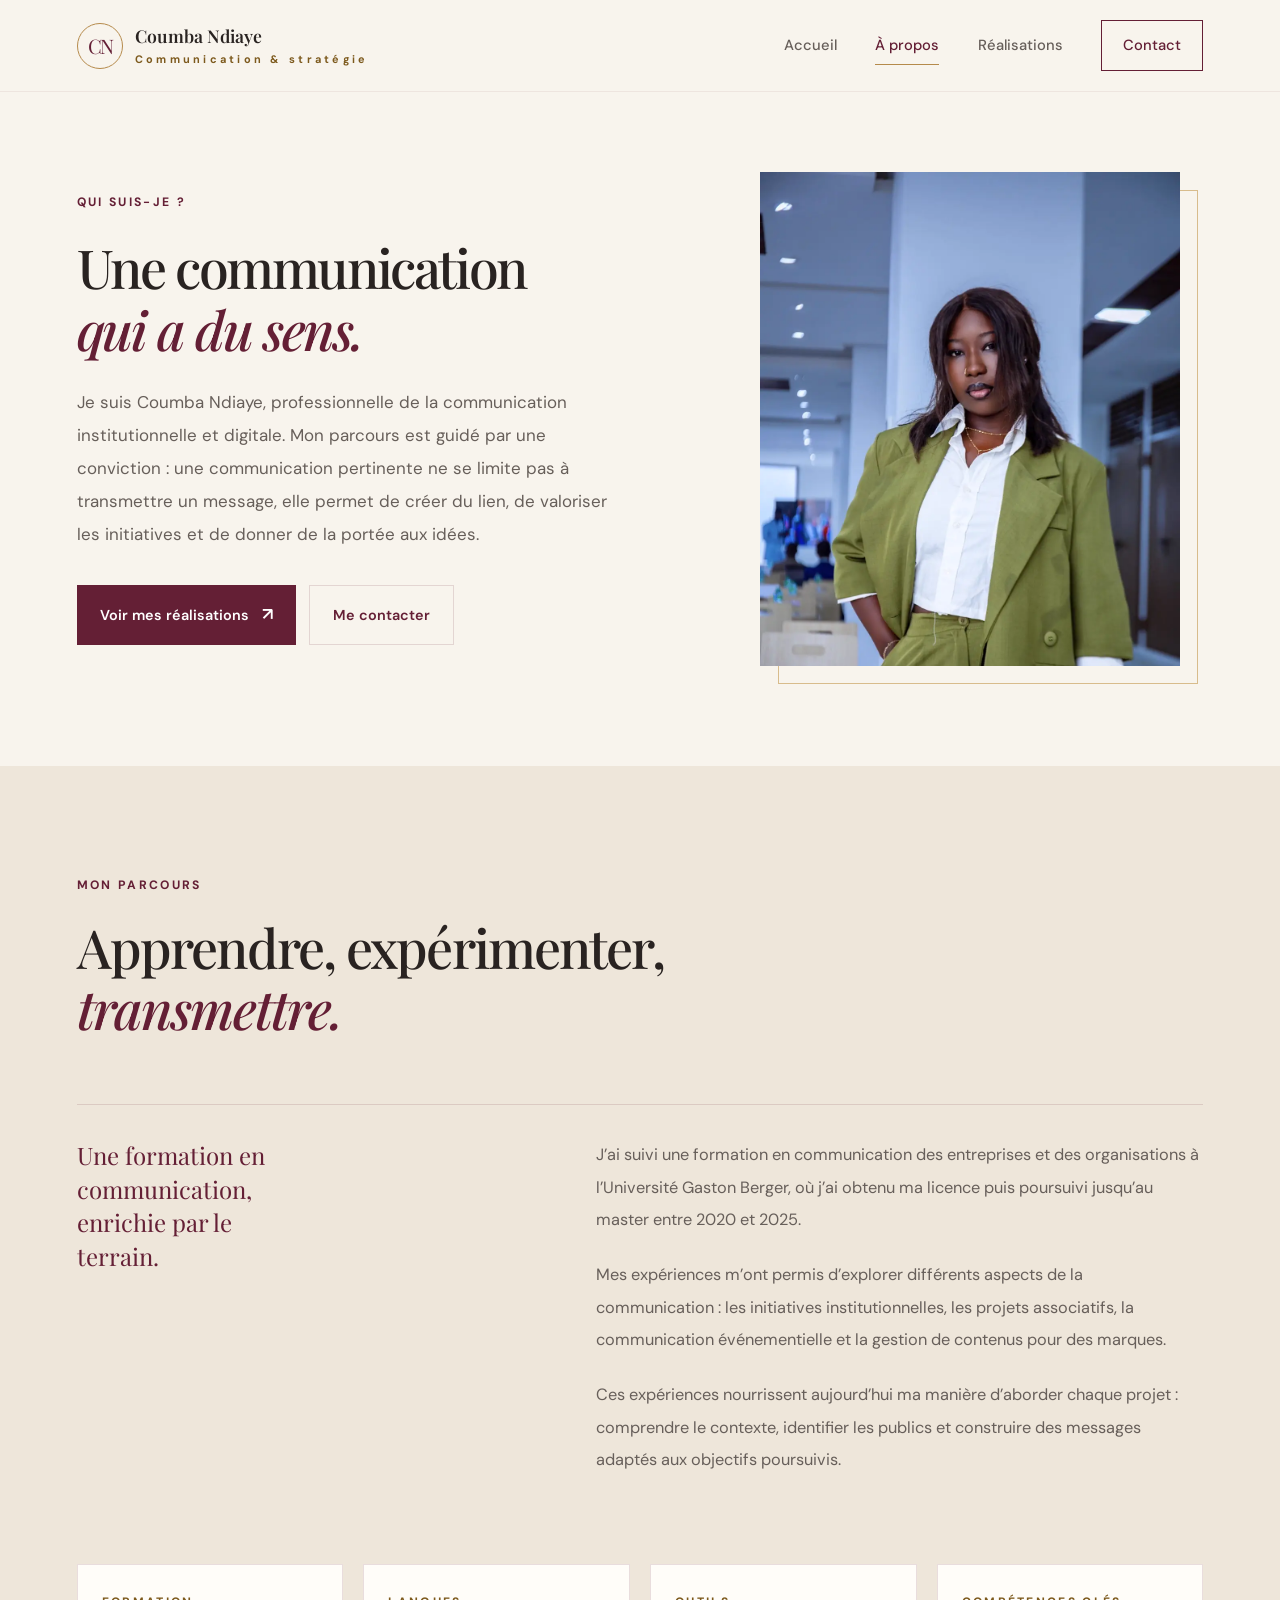
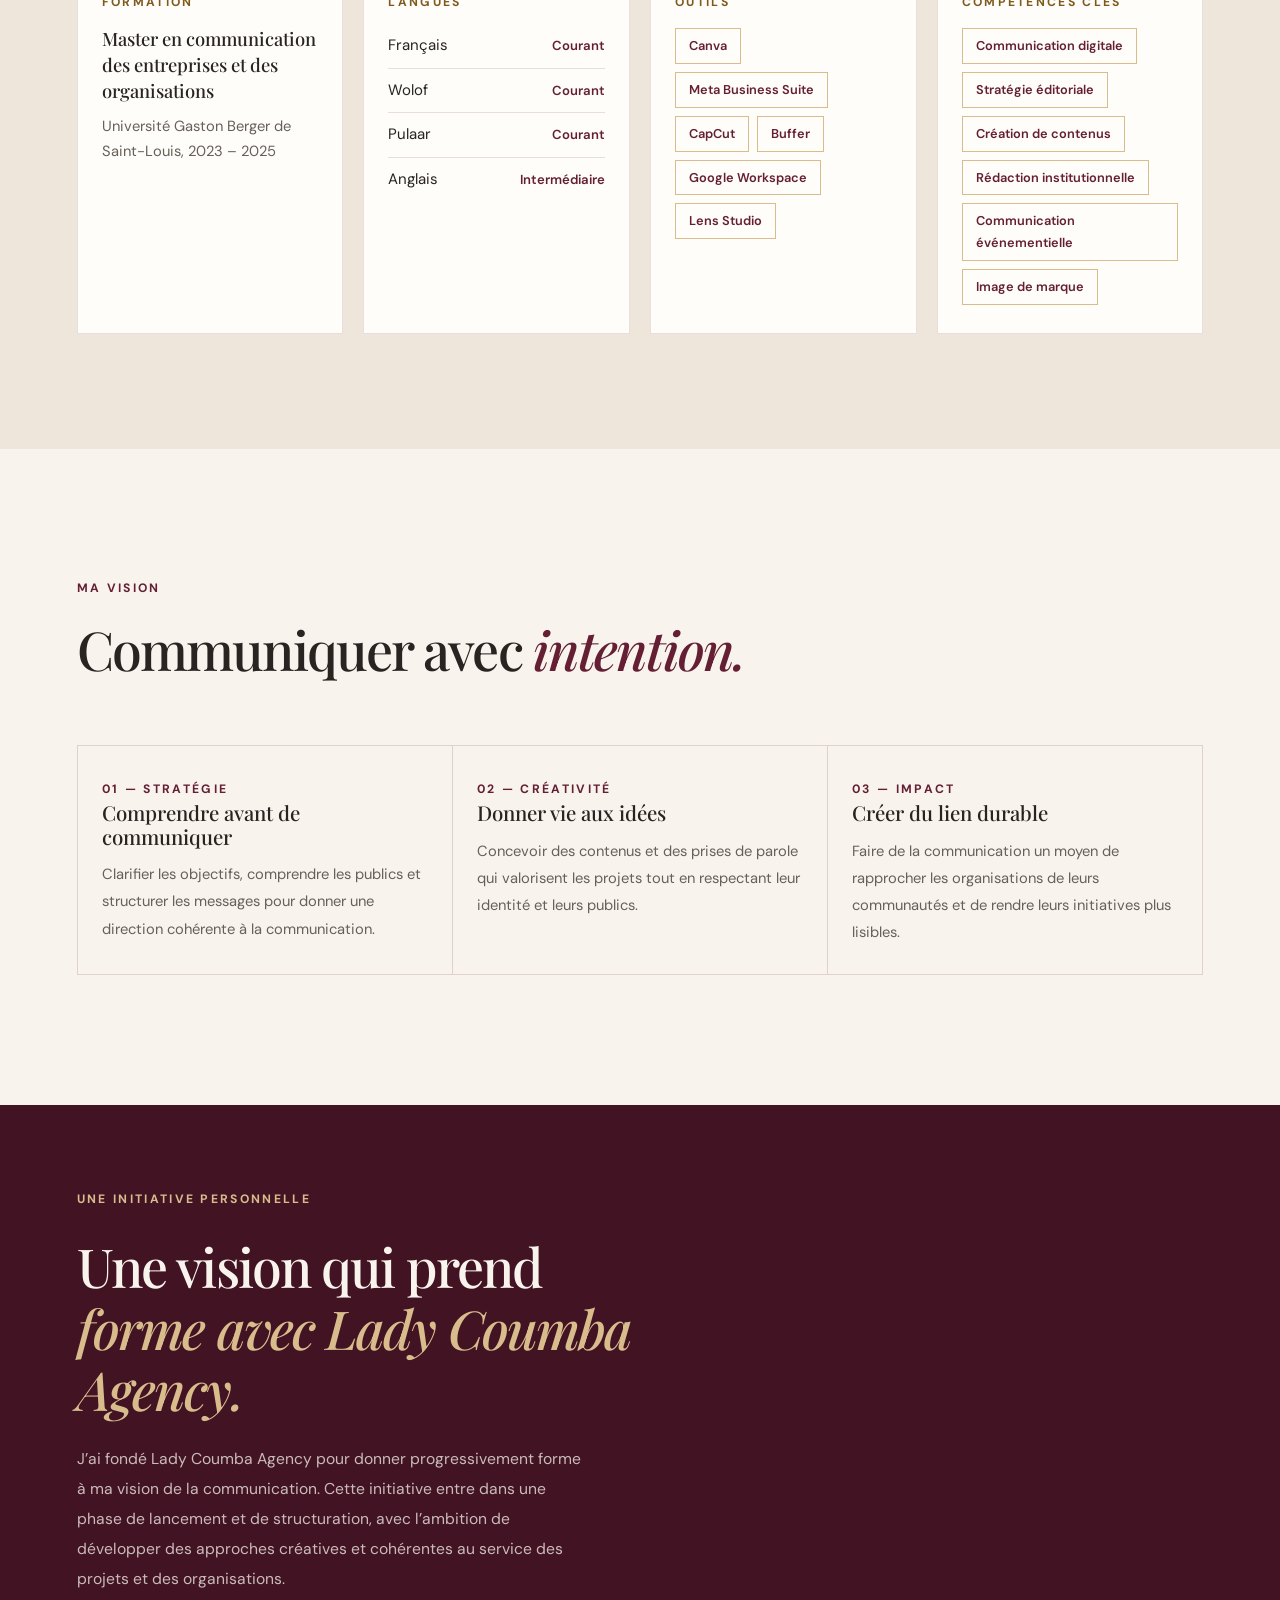
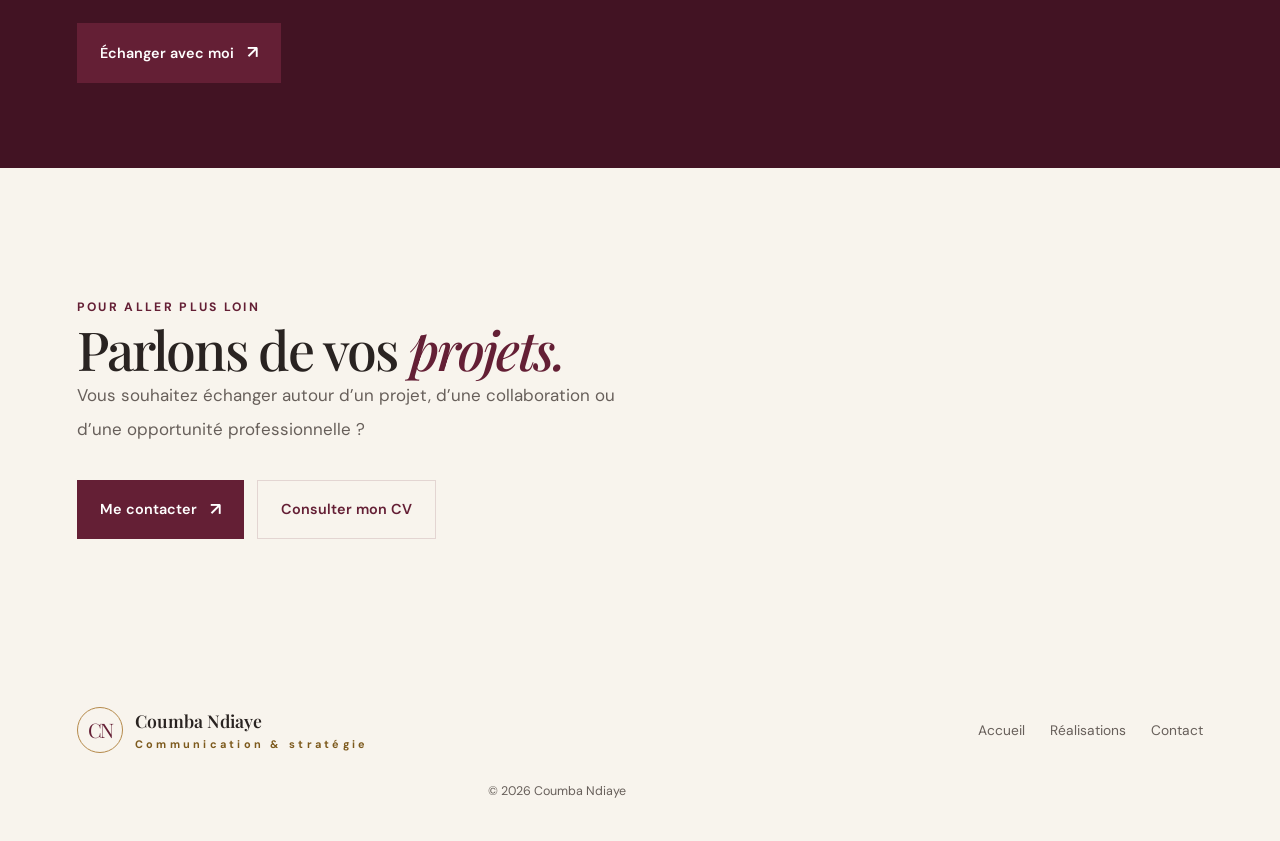
==== pages/apropos.html @ ebb4f6b2 "first commit" ====
<!DOCTYPE html>
<html lang="fr">


<head>
    <meta charset="UTF-8">
    <meta name="viewport" content="width=device-width, initial-scale=1.0">

    <meta name="description"
        content="Découvrez Coumba Ndiaye, son parcours, sa vision de la communication institutionnelle et digitale, et son engagement professionnel.">

    <meta name="theme-color" content="#f8f4ed">

    <title>À propos | Coumba Ndiaye</title>

    <link rel="preconnect" href="https://fonts.googleapis.com">
    <link rel="preconnect" href="https://fonts.gstatic.com" crossorigin>

    <link
        href="https://fonts.googleapis.com/css2?family=DM+Sans:wght@400;500;600;700&family=Playfair+Display:wght@400;500;600;700&display=swap"
        rel="stylesheet">

    <link rel="stylesheet" href="../style.css">
    <script src="../script.js" defer></script>
</head>

<body>

    <!-- HEADER -->
    <header class="header">
        <a href="../index.html" class="logo" aria-label="Accueil Coumba Ndiaye">
            <span class="logo-mark">CN</span>
            <span class="logo-text">
                <strong>Coumba Ndiaye</strong>
                <small>Communication & stratégie</small>
            </span>
        </a>

        <button class="menu-toggle" id="menu-toggle" aria-label="Ouvrir le menu" aria-expanded="false"
            aria-controls="navigation">
            <span></span>
            <span></span>
        </button>

        <nav class="navigation" id="navigation">
            <a href="../index.html">Accueil</a>
            <a href="apropos.html" class="active">À propos</a>
            <a href="realisations.html">Réalisations</a>
            <a href="contact.html" class="nav-cta">Contact</a>
        </nav>
    </header>

    <main>

        <!-- INTRODUCTION -->
        <section class="section-padding intro about-intro">
            <div class="about-intro-grid">

                <div class="about-intro-text">
                    <p class="eyebrow">QUI SUIS-JE ?</p>

                    <h1>
                        Une communication<br>
                        <span>qui a du sens.</span>
                    </h1>

                    <p class="hero-description">
                        Je suis Coumba Ndiaye, professionnelle de la communication
                        institutionnelle et digitale. Mon parcours est guidé par une
                        conviction : une communication pertinente ne se limite pas
                        à transmettre un message, elle permet de créer du lien,
                        de valoriser les initiatives et de donner de la portée aux idées.
                    </p>

                    <div class="hero-actions">
                        <a href="realisations.html" class="btn btn-primary">
                            Voir mes réalisations
                            <span aria-hidden="true">↗</span>
                        </a>
                        <a href="contact.html" class="btn btn-secondary">
                            Me contacter
                        </a>
                    </div>
                </div>

                <figure class="about-portrait">
                    <span class="about-portrait-fallback" aria-hidden="true">CN</span>
                    <img src="../assets/image/coumba-propos.webp"
                        alt="Portrait de Coumba Ndiaye" loading="lazy"
                        onerror="this.style.display='none'">
                </figure>

            </div>
        </section>

        <!-- MON PARCOURS -->
        <section class="section-padding services">
            <div class="section-heading">
                <p class="eyebrow">MON PARCOURS</p>
                <h2>Apprendre, expérimenter, <span>transmettre.</span></h2>
            </div>

            <div class="intro-grid">
                <div class="intro-label">
                    <p>Une formation en communication, enrichie par le terrain.</p>
                </div>

                <div class="intro-text">
                    <p>
                        J’ai suivi une formation en communication des entreprises
                        et des organisations à l’Université Gaston Berger, où
                        j’ai obtenu ma licence puis poursuivi jusqu’au master
                        entre 2020 et 2025.
                    </p>

                    <p>
                        Mes expériences m’ont permis d’explorer différents
                        aspects de la communication : les initiatives
                        institutionnelles, les projets associatifs, la
                        communication événementielle et la gestion de contenus
                        pour des marques.
                    </p>

                    <p>
                        Ces expériences nourrissent aujourd’hui ma manière
                        d’aborder chaque projet : comprendre le contexte,
                        identifier les publics et construire des messages
                        adaptés aux objectifs poursuivis.
                    </p>
                </div>
            </div>

            <div class="facts-grid">

                <article class="fact-card">
                    <p class="eyebrow">FORMATION</p>
                    <h3>Master en communication des entreprises et des organisations</h3>
                    <p>Université Gaston Berger de Saint-Louis, 2023 – 2025</p>
                </article>

                <article class="fact-card">
                    <p class="eyebrow">LANGUES</p>
                    <ul class="fact-list">
                        <li><span>Français</span> <strong>Courant</strong></li>
                        <li><span>Wolof</span> <strong>Courant</strong></li>
                        <li><span>Pulaar</span> <strong>Courant</strong></li>
                        <li><span>Anglais</span> <strong>Intermédiaire</strong></li>
                    </ul>
                </article>

                <article class="fact-card">
                    <p class="eyebrow">OUTILS</p>
                    <div class="tag-list">
                        <span class="tag">Canva</span>
                        <span class="tag">Meta Business Suite</span>
                        <span class="tag">CapCut</span>
                        <span class="tag">Buffer</span>
                        <span class="tag">Google Workspace</span>
                        <span class="tag">Lens Studio</span>
                    </div>
                </article>

                <article class="fact-card">
                    <p class="eyebrow">COMPÉTENCES CLÉS</p>
                    <div class="tag-list">
                        <span class="tag">Communication digitale</span>
                        <span class="tag">Stratégie éditoriale</span>
                        <span class="tag">Création de contenus</span>
                        <span class="tag">Rédaction institutionnelle</span>
                        <span class="tag">Communication événementielle</span>
                        <span class="tag">Image de marque</span>
                    </div>
                </article>

            </div>
        </section>

        <!-- MA VISION -->
        <section class="section-padding intro">
            <div class="section-heading">
                <p class="eyebrow">MA VISION</p>
                <h2>Communiquer avec <span>intention.</span></h2>
            </div>

            <div class="services-grid services-grid-3">

                <article class="service-card">
                    <span class="eyebrow">01 — STRATÉGIE</span>
                    <h3>Comprendre avant de communiquer</h3>
                    <p>
                        Clarifier les objectifs, comprendre les publics et
                        structurer les messages pour donner une direction
                        cohérente à la communication.
                    </p>
                </article>

                <article class="service-card">
                    <span class="eyebrow">02 — CRÉATIVITÉ</span>
                    <h3>Donner vie aux idées</h3>
                    <p>
                        Concevoir des contenus et des prises de parole qui
                        valorisent les projets tout en respectant leur identité
                        et leurs publics.
                    </p>
                </article>

                <article class="service-card">
                    <span class="eyebrow">03 — IMPACT</span>
                    <h3>Créer du lien durable</h3>
                    <p>
                        Faire de la communication un moyen de rapprocher les
                        organisations de leurs communautés et de rendre leurs
                        initiatives plus lisibles.
                    </p>
                </article>

            </div>
        </section>

        <!-- LADY COUMBA AGENCY -->
        <section class="section-padding agency-cta">
            <div class="agency-cta-content">
                <p class="eyebrow">UNE INITIATIVE PERSONNELLE</p>

                <h2>
                    Une vision qui prend<br>
                    <span>forme avec Lady Coumba Agency.</span>
                </h2>

                <p>
                    J’ai fondé Lady Coumba Agency pour donner progressivement
                    forme à ma vision de la communication. Cette initiative
                    entre dans une phase de lancement et de structuration,
                    avec l’ambition de développer des approches créatives
                    et cohérentes au service des projets et des organisations.
                </p>

                <a href="contact.html" class="btn btn-primary">
                    Échanger avec moi
                    <span aria-hidden="true">↗</span>
                </a>
            </div>
        </section>

        <!-- CONTACT -->
        <section class="section-padding intro">
            <p class="eyebrow">POUR ALLER PLUS LOIN</p>
            <h2>Parlons de vos <span>projets.</span></h2>

            <p class="hero-description">
                Vous souhaitez échanger autour d’un projet, d’une collaboration
                ou d’une opportunité professionnelle ?
            </p>

            <div class="hero-actions">
                <a href="contact.html" class="btn btn-primary">
                    Me contacter
                    <span aria-hidden="true">↗</span>
                </a>

                <a href="../assets/documents/cv.pdf" class="btn btn-secondary" target="_blank"
                    rel="noopener noreferrer">
                    Consulter mon CV
                </a>
            </div>
        </section>

    </main>

    <!-- FOOTER -->
    <footer class="footer">
        <a href="../index.html" class="logo">
            <span class="logo-mark">CN</span>
            <span class="logo-text">
                <strong>Coumba Ndiaye</strong>
                <small>Communication & stratégie</small>
            </span>
        </a>

        <div class="footer-links">
            <a href="../index.html">Accueil</a>
            <a href="realisations.html">Réalisations</a>
            <a href="contact.html">Contact</a>
        </div>

        <p class="footer-copy">
            © <span id="year"></span> Coumba Ndiaye
        </p>
    </footer>

</body>

</html>
---- style.css ----
/* =========================================
   LADY COUMBA AGENCY
   Identité visuelle : crème, bordeaux et or
========================================= */

:root {
    --cream: #f8f4ed;
    --cream-dark: #eee6da;
    --white: #fffdf9;
    --burgundy: #641f35;
    --burgundy-dark: #421323;
    --burgundy-light: #853e53;
    --gold: #b58a4b;
    --gold-light: #d8bc8c;
    --text: #292321;
    --text-light: #756c67;
    --border: rgba(100, 31, 53, 0.14);

    --font-title: "Playfair Display", Georgia, serif;
    --font-body: "DM Sans", Arial, sans-serif;

    --container: 1240px;
    --page-padding: clamp(22px, 6vw, 88px);
    --transition: 0.3s ease;
}

/* RESET */

* {
    margin: 0;
    padding: 0;
    box-sizing: border-box;
}

html {
    scroll-behavior: smooth;
    scroll-padding-top: 100px;
}

body {
    background: var(--cream);
    color: var(--text);
    font-family: var(--font-body);
    line-height: 1.7;
    overflow-x: hidden;
    -webkit-font-smoothing: antialiased;
}

body,
button,
a {
    -webkit-tap-highlight-color: transparent;
}

img {
    display: block;
    max-width: 100%;
}

a {
    color: inherit;
    text-decoration: none;
}

button {
    font: inherit;
}

button,
a {
    touch-action: manipulation;
}

::selection {
    background: var(--burgundy);
    color: white;
}

.section-padding {
    padding-left: var(--page-padding);
    padding-right: var(--page-padding);
}

h1,
h2,
h3 {
    font-family: var(--font-title);
    font-weight: 500;
    line-height: 1.15;
}

h1 {
    font-size: clamp(3rem, 6vw, 6rem);
    letter-spacing: -0.045em;
}

h2 {
    font-size: clamp(2.2rem, 4.2vw, 4rem);
    letter-spacing: -0.035em;
}

h3 {
    font-size: 1.55rem;
}

p {
    overflow-wrap: break-word;
}

main {
    width: 100%;
}

main section {
    position: relative;
}

.eyebrow {
    color: var(--burgundy);
    font-size: 0.7rem;
    font-weight: 700;
    letter-spacing: 0.19em;
    line-height: 1.6;
    text-transform: uppercase;
}

h1 span,
h2 span {
    color: var(--burgundy);
    font-style: italic;
}

.text-link {
    display: inline-flex;
    align-items: center;
    gap: 12px;
    color: var(--burgundy);
    font-size: 0.9rem;
    font-weight: 700;
    transition: gap var(--transition);
}

.text-link span {
    font-size: 1.2rem;
    transition: transform var(--transition);
}

.text-link:hover {
    gap: 18px;
}

.text-link:hover span {
    transform: translateX(3px);
}

/* LOADER */

.loader {
    position: fixed;
    z-index: 9999;
    inset: 0;
    display: flex;
    align-items: center;
    justify-content: center;
    background: var(--burgundy-dark);
    color: var(--gold-light);
    transition:
        opacity 0.6s ease,
        visibility 0.6s ease;
}

.loader span {
    font-family: var(--font-title);
    font-size: 4rem;
    letter-spacing: -0.08em;
    animation: loader-pulse 1s ease-in-out infinite alternate;
}

.loader.loaded {
    opacity: 0;
    visibility: hidden;
    pointer-events: none;
}

@keyframes loader-pulse {
    from {
        opacity: 0.4;
        transform: scale(0.94);
    }

    to {
        opacity: 1;
        transform: scale(1);
    }
}

/* HEADER */

.header {
    position: sticky;
    top: 0;
    z-index: 1000;
    display: flex;
    align-items: center;
    justify-content: space-between;
    gap: 30px;
    min-height: 92px;
    padding: 16px var(--page-padding);
    background: rgba(248, 244, 237, 0.94);
    border-bottom: 1px solid rgba(100, 31, 53, 0.07);
    backdrop-filter: blur(18px);
    -webkit-backdrop-filter: blur(18px);
}

.logo {
    display: inline-flex;
    align-items: center;
    gap: 12px;
    flex-shrink: 0;
}

.logo-mark {
    display: grid;
    place-items: center;
    width: 46px;
    height: 46px;
    border: 1px solid var(--gold);
    border-radius: 50%;
    color: var(--burgundy);
    font-family: var(--font-title);
    font-size: 1.25rem;
    letter-spacing: -0.09em;
}

.logo-text {
    display: flex;
    flex-direction: column;
    line-height: 1.3;
}

.logo-text strong {
    font-family: var(--font-title);
    font-size: 1.1rem;
    font-weight: 600;
}

.logo-text small {
    margin-top: 4px;
    color: var(--gold);
    font-size: 0.58rem;
    font-weight: 700;
    letter-spacing: 0.3em;
}

.navigation {
    display: flex;
    align-items: center;
    gap: clamp(20px, 3vw, 42px);
}

.navigation a {
    position: relative;
    color: var(--text-light);
    font-size: 0.85rem;
    font-weight: 500;
    transition: color var(--transition);
}

.navigation a:not(.nav-cta)::after {
    position: absolute;
    right: 0;
    bottom: -7px;
    left: 0;
    height: 1px;
    background: var(--gold);
    content: "";
    transform: scaleX(0);
    transform-origin: left;
    transition: transform var(--transition);
}

.navigation a:hover,
.navigation a.active {
    color: var(--burgundy);
}

.navigation a:hover::after,
.navigation a.active::after {
    transform: scaleX(1);
}

.navigation .nav-cta {
    padding: 12px 21px;
    border: 1px solid var(--burgundy);
    color: var(--burgundy);
    transition:
        background var(--transition),
        color var(--transition);
}

.navigation .nav-cta:hover {
    background: var(--burgundy);
    color: white;
}

.menu-toggle {
    display: none;
    width: 44px;
    height: 44px;
    padding: 11px;
    border: 1px solid var(--border);
    background: transparent;
    cursor: pointer;
}

.menu-toggle span {
    display: block;
    width: 100%;
    height: 1px;
    margin: 5px 0;
    background: var(--burgundy);
    transition: transform var(--transition);
}

/* BUTTONS */

.btn {
    display: inline-flex;
    align-items: center;
    justify-content: center;
    gap: 13px;
    min-height: 54px;
    padding: 15px 23px;
    font-size: 0.84rem;
    font-weight: 600;
    text-align: center;
    transition:
        transform var(--transition),
        background var(--transition),
        color var(--transition),
        border-color var(--transition);
}

.btn:hover {
    transform: translateY(-3px);
}

.btn span {
    font-size: 1.1rem;
}

.btn-primary {
    background: var(--burgundy);
    color: white;
}

.btn-primary:hover {
    background: var(--burgundy-dark);
}

.btn-secondary {
    border: 1px solid var(--border);
    color: var(--burgundy);
}

.btn-secondary:hover {
    border-color: var(--burgundy);
    background: var(--white);
}

.btn-light {
    background: var(--cream);
    color: var(--burgundy-dark);
}

.btn-light:hover {
    background: white;
}

/* HERO */

.hero {
    display: grid;
    grid-template-columns: 1.05fr 0.95fr;
    align-items: center;
    gap: clamp(45px, 7vw, 100px);
    max-width: 1600px;
    min-height: 690px;
    margin: auto;
    padding-top: 75px;
    padding-bottom: 100px;
}

.hero-content {
    position: relative;
    z-index: 2;
    max-width: 680px;
    animation: rise-in 0.9s ease both;
}

.hero-content .eyebrow {
    margin-bottom: 26px;
}

.hero-content h1 {
    margin-bottom: 26px;
}

.hero-description {
    max-width: 540px;
    color: var(--text-light);
    font-size: 1rem;
    line-height: 1.95;
}

.hero-actions {
    display: flex;
    flex-wrap: wrap;
    gap: 13px;
    margin-top: 34px;
}

.hero-signature {
    display: flex;
    align-items: center;
    gap: 13px;
    margin-top: 40px;
}


.hero-signature p {
    color: var(--text-light);
    font-size: 0.78rem;
}

.hero-visual {
    position: relative;
    width: 100%;
    max-width: 470px;
    margin: 0 auto;
    animation: rise-in 1s 0.15s ease both;
}

.hero-frame {
    position: relative;
    z-index: 1;
    overflow: hidden;
    width: 100%;
    aspect-ratio: 0.79;
    border-radius: 220px 220px 5px 5px;
    background: var(--cream-dark);
}

.hero-frame::after {
    position: absolute;
    inset: 14px;
    z-index: 2;
    border: 1px solid rgba(216, 188, 140, 0.8);
    border-radius: 210px 210px 2px 2px;
    content: "";
    pointer-events: none;
}

.hero-portrait {
    position: absolute;
    inset: 0;
    display: block;
    width: 100%;
    height: 100%;
    object-fit: cover;
    object-position: center top;
    z-index: 1;
}

.portrait-placeholder {
    position: absolute;
    inset: 0;
    display: none;
    flex-direction: column;
    align-items: center;
    justify-content: center;
    gap: 8px;
    padding: 25px;
    background:
        radial-gradient(circle at 50% 35%, rgba(181, 138, 75, 0.15), transparent 45%),
        var(--cream-dark);
    color: var(--burgundy);
    text-align: center;
    z-index: 2;
}

.portrait-placeholder span {
    font-family: var(--font-title);
    font-size: clamp(5rem, 9vw, 8rem);
    line-height: 1;
    letter-spacing: -0.1em;
}

.portrait-placeholder p {
    font-family: var(--font-title);
    font-size: 1.15rem;
}

.portrait-placeholder small {
    color: var(--text-light);
    font-size: 0.7rem;
}

.portrait-caption {
    position: absolute;
    z-index: 3;
    right: 30px;
    bottom: 28px;
    left: 30px;
    display: flex;
    align-items: center;
    gap: 10px;
    padding: 15px 17px;
    background: rgba(248, 244, 237, 0.93);
    font-size: 0.73rem;
    font-weight: 600;
    backdrop-filter: blur(10px);
}

.caption-dot {
    width: 7px;
    height: 7px;
    flex-shrink: 0;
    border-radius: 50%;
    background: var(--gold);
}

.floating-card {
    position: absolute;
    z-index: 4;
    right: -35px;
    bottom: 95px;
    display: flex;
    align-items: center;
    gap: 13px;
    max-width: 285px;
    padding: 18px;
    background: var(--white);
    box-shadow: 0 15px 45px rgba(48, 25, 28, 0.1);
    animation: float 5s ease-in-out infinite;
}

.floating-icon {
    display: grid;
    place-items: center;
    width: 42px;
    height: 42px;
    flex-shrink: 0;
    background: var(--cream);
    color: var(--gold);
    font-size: 1.5rem;
}

.floating-card strong {
    display: block;
    color: var(--burgundy);
    font-family: var(--font-title);
    font-size: 0.95rem;
}

.floating-card p {
    margin-top: 3px;
    color: var(--text-light);
    font-size: 0.69rem;
    line-height: 1.5;
}

.hero-decoration {
    position: absolute;
    border: 1px solid var(--gold-light);
    pointer-events: none;
}

.decoration-one {
    top: -28px;
    right: -20px;
    width: 105px;
    height: 105px;
    border-radius: 50%;
}

.decoration-two {
    bottom: -24px;
    left: -24px;
    width: 75px;
    height: 75px;
    transform: rotate(45deg);
}

/* AGENCY STRIP */

.agency-strip {
    padding: 24px var(--page-padding);
    background: var(--burgundy);
    color: var(--cream);
}

.agency-strip-inner {
    display: flex;
    align-items: center;
    justify-content: space-between;
    gap: 22px;
    max-width: var(--container);
    margin: auto;
}

.agency-strip-inner p {
    font-size: 0.67rem;
    font-weight: 600;
    letter-spacing: 0.16em;
}

.agency-strip-inner span {
    width: 5px;
    height: 5px;
    flex-shrink: 0;
    border-radius: 50%;
    background: var(--gold-light);
}

/* INTRODUCTION */

.intro {
    padding-top: 130px;
    padding-bottom: 130px;
}

.section-heading {
    max-width: var(--container);
    margin: 0 auto 65px;
}

.section-heading .eyebrow {
    margin-bottom: 20px;
}

.section-heading h2 {
    max-width: 760px;
}

.intro-grid {
    display: grid;
    grid-template-columns: 0.8fr 1.2fr;
    gap: clamp(35px, 9vw, 150px);
    max-width: var(--container);
    margin: auto;
    padding-top: 34px;
    border-top: 1px solid var(--border);
}

.intro-label {
    display: flex;
    flex-direction: column;
    gap: 20px;
}

.section-number {
    color: var(--gold);
    font-size: 0.72rem;
    font-weight: 700;
    letter-spacing: 0.12em;
}

.intro-label p {
    max-width: 220px;
    color: var(--burgundy);
    font-family: var(--font-title);
    font-size: 1.5rem;
    line-height: 1.4;
}

.intro-text>p {
    margin-bottom: 22px;
    color: var(--text-light);
    font-size: 0.98rem;
    line-height: 2;
}

.intro-text .text-link {
    margin-top: 12px;
}

/* SERVICES */

.services {
    padding-top: 110px;
    padding-bottom: 115px;
    background: var(--cream-dark);
}

.services-header,
.projects-header {
    display: flex;
    align-items: flex-end;
    justify-content: space-between;
    gap: 40px;
    max-width: var(--container);
    margin: 0 auto 55px;
}

.services-header .eyebrow,
.projects-header .eyebrow {
    margin-bottom: 18px;
}

.services-header h2,
.projects-header h2 {
    max-width: 700px;
}

.services-intro {
    max-width: 340px;
    color: var(--text-light);
    font-size: 0.9rem;
    line-height: 1.9;
}

.services-grid {
    display: grid;
    grid-template-columns: repeat(4, minmax(0, 1fr));
    max-width: var(--container);
    margin: auto;
    border-top: 1px solid rgba(100, 31, 53, 0.16);
    border-left: 1px solid rgba(100, 31, 53, 0.16);
}

.service-card {
    position: relative;
    min-height: 300px;
    padding: 28px 24px;
    border-right: 1px solid rgba(100, 31, 53, 0.16);
    border-bottom: 1px solid rgba(100, 31, 53, 0.16);
    background: transparent;
    transition:
        background var(--transition),
        transform var(--transition);
}

.service-card:hover {
    z-index: 1;
    background: var(--white);
    transform: translateY(-5px);
}

.service-number {
    color: var(--gold);
    font-size: 0.7rem;
    font-weight: 700;
    letter-spacing: 0.1em;
}

.service-icon {
    display: grid;
    place-items: center;
    width: 52px;
    height: 52px;
    margin: 35px 0 23px;
    border: 1px solid var(--gold-light);
    border-radius: 50%;
    color: var(--burgundy);
    font-family: var(--font-title);
    font-size: 1.5rem;
}

.service-card h3 {
    margin-bottom: 13px;
    font-size: 1.28rem;
}

.service-card p {
    color: var(--text-light);
    font-size: 0.8rem;
    line-height: 1.85;
}

.agency-note {
    max-width: var(--container);
    margin: 18px auto 0;
    color: var(--text-light);
    font-size: 0.73rem;
}

/* PROJECTS */

.projects {
    padding-top: 125px;
    padding-bottom: 130px;
}

.projects-header {
    align-items: flex-end;
}

.projects-header>.text-link {
    flex-shrink: 0;
    margin-bottom: 8px;
}

.projects-grid {
    display: grid;
    grid-template-columns: repeat(2, minmax(0, 1fr));
    gap: 38px 25px;
    max-width: var(--container);
    margin: auto;
}

.project-card {
    display: block;
    min-width: 0;
}

.project-large {
    grid-column: 1 / -1;
}

.project-image {
    position: relative;
    display: flex;
    align-items: flex-end;
    overflow: hidden;
    aspect-ratio: 1.35;
    background:
        radial-gradient(circle at 75% 30%, rgba(216, 188, 140, 0.45), transparent 35%),
        linear-gradient(135deg, #ead9c5, #b99482);
}

.project-large .project-image {
    aspect-ratio: 2.05;
}

.project-image-jda {
    background:
        radial-gradient(circle at 30% 30%, rgba(216, 188, 140, 0.35), transparent 30%),
        linear-gradient(135deg, #d8c4b1, #9a7c7b);
}

.project-image-digital {
    background:
        radial-gradient(circle at 75% 25%, rgba(216, 188, 140, 0.4), transparent 30%),
        linear-gradient(135deg, #d6c2b2, #b18a90);
}

.project-image img {
    position: absolute;
    inset: 0;
    width: 100%;
    height: 100%;
    object-fit: cover;
    transition: transform 0.7s ease;
}

.project-card:hover .project-image img {
    transform: scale(1.045);
}

.project-category {
    position: relative;
    z-index: 2;
    margin: 20px;
    padding: 9px 13px;
    background: rgba(248, 244, 237, 0.94);
    color: var(--burgundy);
    font-size: 0.68rem;
    font-weight: 600;
    backdrop-filter: blur(8px);
}

.project-info {
    display: flex;
    align-items: flex-start;
    justify-content: space-between;
    gap: 20px;
    padding: 22px 0;
    border-bottom: 1px solid var(--border);
}

.project-info h3 {
    margin-bottom: 8px;
    font-size: 1.55rem;
    transition: color var(--transition);
}

.project-card:hover .project-info h3 {
    color: var(--burgundy);
}

.project-info p {
    color: var(--text-light);
    font-size: 0.82rem;
    line-height: 1.7;
}

.project-arrow {
    display: grid;
    place-items: center;
    width: 38px;
    height: 38px;
    flex-shrink: 0;
    border: 1px solid var(--border);
    border-radius: 50%;
    color: var(--burgundy);
    transition:
        background var(--transition),
        color var(--transition);
}

.project-card:hover .project-arrow {
    background: var(--burgundy);
    color: white;
}

/* AGENCY CTA */

.agency-cta {
    display: flex;
    align-items: center;
    justify-content: space-between;
    gap: 40px;
    overflow: hidden;
    min-height: 430px;
    padding-top: 85px;
    padding-bottom: 85px;
    background: var(--burgundy-dark);
    color: var(--cream);
}

.agency-cta-content {
    position: relative;
    z-index: 2;
    max-width: 680px;
}

.agency-cta .eyebrow {
    margin-bottom: 25px;
    color: var(--gold-light);
}

.agency-cta h2 {
    margin-bottom: 24px;
}

.agency-cta h2 span {
    color: var(--gold-light);
}

.agency-cta-content>p:not(.eyebrow) {
    max-width: 510px;
    margin-bottom: 30px;
    color: rgba(248, 244, 237, 0.75);
    font-size: 0.92rem;
    line-height: 1.9;
}

.cta-monogram {
    flex-shrink: 0;
    color: rgba(216, 188, 140, 0.12);
    font-family: var(--font-title);
    font-size: clamp(10rem, 24vw, 23rem);
    line-height: 0.8;
    letter-spacing: -0.13em;
    user-select: none;
}

/* FOOTER */

.footer {
    display: grid;
    grid-template-columns: 1fr 1fr;
    align-items: center;
    gap: 28px;
    padding: 38px var(--page-padding);
    background: var(--cream);
}

.footer>p {
    color: var(--text-light);
    font-size: 0.78rem;
}

.footer-links {
    display: flex;
    flex-wrap: wrap;
    gap: 25px;
    justify-content: flex-end;
}

.footer-links a {
    color: var(--text-light);
    font-size: 0.78rem;
    transition: color var(--transition);
}

.footer-links a:hover {
    color: var(--burgundy);
}

.footer .footer-copy {
    justify-self: end;
    font-size: 0.7rem;
}

.footer-logo {
    justify-self: start;
}

/* ANIMATIONS */

@keyframes rise-in {
    from {
        opacity: 0;
        transform: translateY(25px);
    }

    to {
        opacity: 1;
        transform: translateY(0);
    }
}

@keyframes float {

    0%,
    100% {
        transform: translateY(0);
    }

    50% {
        transform: translateY(-8px);
    }
}

.reveal {
    opacity: 0;
    transform: translateY(25px);
    transition:
        opacity 0.7s ease,
        transform 0.7s ease;
}

.reveal.visible {
    opacity: 1;
    transform: translateY(0);
}

/* ACCESSIBILITÉ */

:focus-visible {
    outline: 2px solid var(--gold);
    outline-offset: 4px;
}

@media (prefers-reduced-motion: reduce) {

    *,
    *::before,
    *::after {
        scroll-behavior: auto !important;
        animation-duration: 0.01ms !important;
        animation-iteration-count: 1 !important;
        transition-duration: 0.01ms !important;
    }

    .reveal {
        opacity: 1;
        transform: none;
    }
}

/* TABLETTES */

@media (max-width: 1050px) {
    :root {
        --page-padding: 5vw;
    }

    .hero {
        gap: 40px;
        min-height: 600px;
    }

    .hero h1 {
        font-size: clamp(3rem, 6vw, 4.8rem);
    }

    .floating-card {
        right: -12px;
        bottom: 70px;
    }

    .services-grid {
        grid-template-columns: repeat(2, minmax(0, 1fr));
    }

    .service-card {
        min-height: 270px;
    }

    .services-header,
    .projects-header {
        gap: 30px;
    }
}

/* MOBILES */

@media (max-width: 760px) {
    :root {
        --page-padding: 23px;
    }

    .header {
        min-height: 76px;
        gap: 15px;
    }

    .logo-mark {
        width: 40px;
        height: 40px;
        font-size: 1.1rem;
    }

    .logo-text strong {
        font-size: 1rem;
    }

    .menu-toggle {
        display: block;
        position: relative;
        z-index: 1002;
    }

    .menu-toggle[aria-expanded="true"] span:first-child {
        transform: translateY(3px) rotate(45deg);
    }

    .menu-toggle[aria-expanded="true"] span:last-child {
        transform: translateY(-3px) rotate(-45deg);
    }

    .navigation {
        position: absolute;
        top: calc(100% - 1px);
        right: 0;
        left: 0;
        display: flex;
        flex-direction: column;
        align-items: stretch;
        gap: 0;
        padding: 10px var(--page-padding) 24px;
        border-bottom: 1px solid var(--border);
        background: var(--cream);
        opacity: 0;
        visibility: hidden;
        transform: translateY(-8px);
        transition:
            opacity var(--transition),
            visibility var(--transition),
            transform var(--transition);
    }

    .navigation.open {
        opacity: 1;
        visibility: visible;
        transform: translateY(0);
    }

    .navigation a {
        padding: 14px 0;
        border-bottom: 1px solid var(--border);
    }

    .navigation a::after {
        display: none;
    }

    .navigation .nav-cta {
        margin-top: 15px;
        padding: 12px 16px;
        border: 1px solid var(--burgundy);
        text-align: center;
    }

    .hero {
        grid-template-columns: 1fr;
        gap: 55px;
        min-height: auto;
        padding-top: 65px;
        padding-bottom: 85px;
    }

    .hero-content h1 {
        font-size: clamp(2.9rem, 12vw, 4.5rem);
    }

    .hero-description {
        font-size: 0.92rem;
    }

    .hero-actions {
        align-items: stretch;
        flex-direction: column;
    }

    .hero-actions .btn {
        width: 100%;
    }

    .hero-signature {
        margin-top: 28px;
    }

    .hero-visual {
        width: 86%;
        max-width: 390px;
    }

    .floating-card {
        right: -22px;
        bottom: 55px;
        max-width: 245px;
        padding: 13px;
    }

    .floating-card strong {
        font-size: 0.85rem;
    }

    .floating-card p {
        font-size: 0.65rem;
    }

    .agency-strip {
        padding-top: 24px;
        padding-bottom: 24px;
    }

    .agency-strip-inner {
        flex-wrap: wrap;
        justify-content: center;
        gap: 14px 17px;
    }

    .agency-strip-inner p {
        font-size: 0.59rem;
        letter-spacing: 0.1em;
    }

    .agency-strip-inner span {
        width: 4px;
        height: 4px;
    }

    .intro,
    .projects {
        padding-top: 85px;
        padding-bottom: 85px;
    }

    .section-heading {
        margin-bottom: 40px;
    }

    .intro-grid {
        grid-template-columns: 1fr;
        gap: 30px;
        padding-top: 25px;
    }

    .intro-label {
        gap: 10px;
    }

    .intro-label p {
        max-width: none;
        font-size: 1.3rem;
    }

    .intro-text>p {
        font-size: 0.91rem;
    }

    .services {
        padding-top: 85px;
        padding-bottom: 85px;
    }

    .services-header,
    .projects-header {
        align-items: flex-start;
        flex-direction: column;
        gap: 22px;
        margin-bottom: 38px;
    }

    .services-intro {
        max-width: none;
    }

    .services-grid {
        grid-template-columns: 1fr;
    }

    .service-card {
        min-height: 0;
        padding: 25px;
    }

    .service-icon {
        margin: 23px 0 18px;
    }

    .project-large {
        grid-column: auto;
    }

    .projects-grid {
        grid-template-columns: 1fr;
        gap: 28px;
    }

    .project-image,
    .project-large .project-image {
        aspect-ratio: 1.25;
    }

    .project-info {
        padding: 18px 0;
    }

    .project-info h3 {
        font-size: 1.35rem;
    }

    .agency-cta {
        align-items: flex-start;
        min-height: auto;
        padding-top: 75px;
        padding-bottom: 75px;
    }

    .cta-monogram {
        position: absolute;
        right: 5px;
        bottom: 15px;
        font-size: 11rem;
    }

    .agency-cta-content {
        max-width: 100%;
    }

    .agency-cta-content>p:not(.eyebrow) {
        font-size: 0.86rem;
    }

    .agency-cta .btn {
        position: relative;
        z-index: 2;
    }

    .footer {
        grid-template-columns: 1fr;
        gap: 22px;
        padding-top: 32px;
        padding-bottom: 32px;
    }

    .footer-links {
        justify-content: flex-start;
        gap: 20px;
    }

    .footer .footer-copy {
        justify-self: start;
    }
}

/* PETITS MOBILES */

@media (max-width: 380px) {
    :root {
        --page-padding: 18px;
    }

    .hero-content h1 {
        font-size: 2.7rem;
    }

    .hero-visual {
        width: 88%;
    }

    .floating-card {
        right: -15px;
        max-width: 220px;
    }

    .agency-strip-inner {
        gap: 12px;
    }

    .agency-strip-inner p {
        font-size: 0.54rem;
    }

    .project-category {
        margin: 12px;
        font-size: 0.61rem;
    }
}

/* =========================================
   PAGE RÉALISATIONS
========================================= */

.page-hero {
    padding-top: 90px;
    padding-bottom: 70px;
}

.page-hero-inner {
    max-width: var(--container);
    margin: auto;
}

.page-hero-inner .eyebrow {
    margin-bottom: 24px;
}

.page-hero-inner h1 {
    margin-bottom: 26px;
}

.realisation-nav {
    display: flex;
    flex-wrap: wrap;
    gap: 10px;
    margin-top: 44px;
}

.realisation-nav a {
    padding: 10px 18px;
    border: 1px solid var(--border);
    color: var(--burgundy);
    font-size: 0.8rem;
    font-weight: 600;
    transition:
        background var(--transition),
        color var(--transition),
        border-color var(--transition);
}

.realisation-nav a:hover {
    border-color: var(--burgundy);
    background: var(--burgundy);
    color: white;
}

/* Sections de réalisations */

.case-section {
    padding-top: 100px;
    padding-bottom: 100px;
    border-top: 1px solid var(--border);
}

.case-alt {
    background: var(--cream-dark);
}

.case {
    display: grid;
    grid-template-columns: 1fr 1fr;
    align-items: center;
    gap: clamp(35px, 6vw, 90px);
    max-width: var(--container);
    margin: auto;
}

.case-reverse .case-text {
    order: 2;
}

.case-text .eyebrow {
    margin-bottom: 18px;
}

.case-text h2 {
    margin-bottom: 26px;
    font-size: clamp(2rem, 3.4vw, 3.2rem);
}

.case-role {
    color: var(--burgundy);
    font-family: var(--font-title);
    font-size: 1.15rem;
    font-style: italic;
    line-height: 1.4;
}

.case-period {
    display: inline-block;
    margin: 8px 0 22px;
    padding: 4px 12px;
    border: 1px solid var(--gold-light);
    color: var(--gold);
    font-size: 0.68rem;
    font-weight: 700;
    letter-spacing: 0.12em;
    text-transform: uppercase;
}

.case-text>p:not(.eyebrow):not(.case-role):not(.case-period) {
    color: var(--text-light);
    font-size: 0.95rem;
    line-height: 1.95;
}

.case-list {
    display: grid;
    gap: 12px;
    margin-top: 24px;
    list-style: none;
}

.case-list li {
    position: relative;
    padding-left: 24px;
    color: var(--text);
    font-size: 0.88rem;
    line-height: 1.7;
}

.case-list li::before {
    position: absolute;
    top: 0.72em;
    left: 0;
    width: 7px;
    height: 7px;
    background: var(--gold);
    content: "";
    transform: rotate(45deg);
}

.tag-list {
    display: flex;
    flex-wrap: wrap;
    gap: 8px;
    margin-top: 26px;
}

.tag {
    padding: 6px 13px;
    border: 1px solid var(--gold-light);
    color: var(--burgundy);
    font-size: 0.72rem;
    font-weight: 600;
}

/* Visuels */

.media-grid {
    display: grid;
    grid-template-columns: repeat(2, minmax(0, 1fr));
    gap: 16px;
}

.media-frame {
    position: relative;
    overflow: hidden;
    aspect-ratio: 0.8;
    background:
        radial-gradient(circle at 75% 25%, rgba(216, 188, 140, 0.45), transparent 35%),
        linear-gradient(135deg, #ead9c5, #b99482);
}

.media-frame.wide {
    grid-column: 1 / -1;
    aspect-ratio: 1.6;
}

.media-frame:nth-child(even):not(.wide) {
    background:
        radial-gradient(circle at 30% 30%, rgba(216, 188, 140, 0.35), transparent 30%),
        linear-gradient(135deg, #d8c4b1, #9a7c7b);
}

.media-frame img {
    position: absolute;
    inset: 0;
    width: 100%;
    height: 100%;
    object-fit: cover;
    transition: transform 0.7s ease;
}

.media-frame:hover img {
    transform: scale(1.04);
}

.media-frame::after {
    position: absolute;
    inset: 10px;
    z-index: 2;
    border: 1px solid rgba(216, 188, 140, 0.8);
    content: "";
    pointer-events: none;
}

.media-label {
    position: absolute;
    z-index: 3;
    bottom: 20px;
    left: 20px;
    padding: 8px 12px;
    background: rgba(248, 244, 237, 0.94);
    color: var(--burgundy);
    font-size: 0.66rem;
    font-weight: 600;
    backdrop-filter: blur(8px);
}

/* Engagement associatif */

.case-intro {
    max-width: var(--container);
    margin: 0 auto 50px;
}

.case-intro .eyebrow {
    margin-bottom: 18px;
}

.assoc-grid {
    display: grid;
    grid-template-columns: repeat(2, minmax(0, 1fr));
    gap: 25px;
    max-width: var(--container);
    margin: auto;
}

.assoc-card {
    padding: 34px 30px;
    border: 1px solid var(--border);
    background: var(--white);
    transition: transform var(--transition);
}

.assoc-card:hover {
    transform: translateY(-4px);
}

.assoc-card .case-period {
    margin-top: 0;
}

.assoc-card h3 {
    margin-bottom: 6px;
}

.assoc-card>p:last-child {
    margin-top: 16px;
    color: var(--text-light);
    font-size: 0.88rem;
    line-height: 1.85;
}

/* Bouton secondaire sur fond sombre */

.btn-outline-light {
    border-color: rgba(248, 244, 237, 0.4);
    color: var(--cream);
}

.btn-outline-light:hover {
    border-color: var(--cream);
    background: transparent;
}

.agency-cta .hero-actions {
    margin-top: 0;
}

/* Réalisations : tablettes et mobiles */

@media (max-width: 900px) {
    .case {
        grid-template-columns: 1fr;
    }

    .case-reverse .case-text {
        order: 0;
    }
}

@media (max-width: 760px) {
    .page-hero {
        padding-top: 60px;
        padding-bottom: 45px;
    }

    .realisation-nav {
        margin-top: 32px;
    }

    .case-section {
        padding-top: 70px;
        padding-bottom: 70px;
    }

    .assoc-grid {
        grid-template-columns: 1fr;
    }

    .assoc-card {
        padding: 26px 22px;
    }

    .media-label {
        bottom: 14px;
        left: 14px;
    }

    .agency-cta .hero-actions {
        flex-direction: column;
        align-items: stretch;
    }
}


/* =========================================
   RÉALISATIONS : VIDÉOS, PHOTOS, ATTESTATION
========================================= */

/* Vidéos */

.video-stack {
    display: grid;
    gap: 26px;
}

.video-grid {
    display: grid;
    grid-template-columns: repeat(3, minmax(0, 1fr));
    gap: 28px;
    max-width: var(--container);
    margin: auto;
    align-items: start;
}

.video-card {
    min-width: 0;
}

.video-card video {
    display: block;
    width: 100%;
    max-height: 560px;
    object-fit: contain;
    background: var(--burgundy-dark);
}

.video-card figcaption {
    margin-top: 12px;
    color: var(--text-light);
    font-size: 0.78rem;
    line-height: 1.6;
}

.video-grid .video-card figcaption strong {
    display: block;
    color: var(--burgundy);
    font-family: var(--font-title);
    font-size: 1.15rem;
    font-weight: 500;
}

.video-card.is-missing video {
    display: none;
}

.video-card.is-missing::before {
    display: grid;
    place-items: center;
    aspect-ratio: 1.78;
    background:
        radial-gradient(circle at 75% 25%, rgba(216, 188, 140, 0.45), transparent 35%),
        linear-gradient(135deg, #ead9c5, #b99482);
    color: var(--burgundy);
    content: "Vidéo à venir";
    font-family: var(--font-title);
    font-size: 1.1rem;
}

.case-intro-text {
    max-width: 560px;
    margin-top: 20px;
    color: var(--text-light);
    font-size: 0.95rem;
    line-height: 1.9;
}

/* Photos */

.photo-grid {
    columns: 2;
    column-gap: 16px;
    max-width: 980px;
    margin: auto;
}

.photo-item {
    position: relative;
    display: block;
    overflow: hidden;
    width: 100%;
    margin: 0 0 16px;
    padding: 0;
    border: 0;
    background: var(--cream-dark);
    break-inside: avoid;
    cursor: zoom-in;
}

.photo-item img {
    width: 100%;
    height: auto;
    transition: transform 0.7s ease;
}

.photo-item:hover img {
    transform: scale(1.04);
}

.photo-item.is-missing,
.attestation-thumb.is-missing {
    aspect-ratio: 0.8;
    background:
        radial-gradient(circle at 75% 25%, rgba(216, 188, 140, 0.45), transparent 35%),
        linear-gradient(135deg, #ead9c5, #b99482);
    cursor: default;
}

.photo-item.is-missing img,
.attestation-thumb.is-missing img {
    display: none;
}

/* Attestation */

.attestation {
    display: grid;
    grid-template-columns: minmax(0, 340px) 1fr;
    align-items: center;
    gap: clamp(28px, 5vw, 70px);
    max-width: var(--container);
    margin: 70px auto 0;
    padding-top: 50px;
    border-top: 1px solid var(--border);
}

.attestation-thumb {
    display: block;
    padding: 0;
    border: 1px solid var(--border);
    background: var(--white);
    box-shadow: 0 15px 45px rgba(48, 25, 28, 0.1);
    cursor: zoom-in;
    transition: transform var(--transition);
}

.attestation-thumb:hover {
    transform: translateY(-4px);
}

.attestation-thumb.is-missing {
    aspect-ratio: 1.4;
}

.attestation-text .eyebrow {
    margin-bottom: 14px;
}

.attestation-text h3 {
    margin-bottom: 14px;
}

.attestation-text>p:not(.eyebrow) {
    max-width: 520px;
    margin-bottom: 20px;
    color: var(--text-light);
    font-size: 0.92rem;
    line-height: 1.9;
}

/* Agrandissement des images */

.lightbox {
    width: 100vw;
    max-width: none;
    height: 100vh;
    max-height: none;
    margin: 0;
    padding: 4vh 4vw;
    border: 0;
    background: rgba(33, 11, 20, 0.92);
}

.lightbox[open] {
    display: flex;
    align-items: center;
    justify-content: center;
}

.lightbox img {
    max-width: 100%;
    max-height: 100%;
    object-fit: contain;
}

.lightbox-close {
    position: absolute;
    top: 18px;
    right: 22px;
    width: 46px;
    height: 46px;
    border: 1px solid rgba(248, 244, 237, 0.4);
    border-radius: 50%;
    background: transparent;
    color: var(--cream);
    font-size: 1.7rem;
    line-height: 1;
    cursor: pointer;
}

.lightbox-close:hover {
    background: rgba(248, 244, 237, 0.12);
}

@media (max-width: 900px) {
    .video-grid {
        grid-template-columns: repeat(2, minmax(0, 1fr));
    }

    .photo-grid {
        columns: 2;
    }

    .attestation {
        grid-template-columns: 1fr;
    }

    .attestation-thumb {
        max-width: 380px;
    }
}

@media (max-width: 760px) {
    .video-grid {
        grid-template-columns: 1fr;
    }

    .photo-grid {
        column-gap: 10px;
    }

    .photo-item {
        margin-bottom: 10px;
    }

    .attestation {
        margin-top: 50px;
        padding-top: 36px;
    }
}


/* Logo ENDA et attestation seule */

.logo-card {
    display: grid;
    place-items: center;
    padding: 28px;
    border: 1px solid var(--border);
    background: #fff;
}

.logo-card img {
    width: auto;
    max-width: 100%;
    height: 130px;
    object-fit: contain;
}

.attestation-solo {
    grid-template-columns: minmax(0, 520px) 1fr;
    margin-top: 0;
    padding-top: 0;
    border-top: 0;
}

@media (max-width: 900px) {
    .attestation-solo {
        grid-template-columns: 1fr;
    }

    .attestation-solo .attestation-thumb {
        max-width: 520px;
    }
}


/* Visuels verticaux (kakémonos) */

button.media-frame {
    display: block;
    width: 100%;
    padding: 0;
    border: 0;
    cursor: zoom-in;
    text-align: left;
}

button.media-frame.is-missing {
    cursor: default;
}

.media-frame.tall {
    aspect-ratio: 0.425;
    background: var(--white);
    box-shadow: 0 15px 45px rgba(48, 25, 28, 0.1);
}

.media-frame.tall img {
    object-fit: contain;
}

.media-frame.tall.is-missing {
    background:
        radial-gradient(circle at 75% 25%, rgba(216, 188, 140, 0.45), transparent 35%),
        linear-gradient(135deg, #ead9c5, #b99482);
}

.media-grid-tall {
    max-width: 600px;
    margin-inline: auto;
    gap: 22px;
}

@media (max-width: 900px) {
    .media-grid-tall {
        max-width: 520px;
    }
}

@media (max-width: 480px) {
    .media-grid-tall {
        gap: 12px;
    }

    .media-frame.tall .media-label {
        right: 10px;
        bottom: 10px;
        left: 10px;
        padding: 6px 9px;
        font-size: 0.58rem;
    }
}


/* Visuels affichés en entier, sans rognage (carrés ou presque) */

.media-grid-natural {
    align-items: center;
}

.media-frame.natural {
    aspect-ratio: auto;
    min-height: 220px;
}

.media-frame.natural img {
    position: static;
    height: auto;
}


/* =========================================
   PAGE À PROPOS : PORTRAIT ET REPÈRES
========================================= */

.about-intro {
    padding-top: 80px;
    padding-bottom: 100px;
}

.about-intro-grid {
    display: grid;
    grid-template-columns: 1.1fr 0.9fr;
    align-items: center;
    gap: clamp(40px, 7vw, 100px);
    max-width: var(--container);
    margin: auto;
    animation: rise-in 0.9s ease both;
}

.about-intro-text .eyebrow {
    margin-bottom: 24px;
}

.about-intro-text h1 {
    margin-bottom: 26px;
}

.about-portrait {
    position: relative;
    isolation: isolate;
    justify-self: center;
    width: 100%;
    max-width: 420px;
    aspect-ratio: 0.85;
    background: var(--cream-dark);
}

.about-portrait::before {
    position: absolute;
    inset: 18px -18px -18px 18px;
    z-index: -1;
    border: 1px solid var(--gold-light);
    content: "";
}

.about-portrait img,
.about-portrait-fallback {
    position: absolute;
    inset: 0;
    width: 100%;
    height: 100%;
}

.about-portrait img {
    object-fit: cover;
    object-position: center top;
}

.about-portrait-fallback {
    display: grid;
    place-items: center;
    background:
        radial-gradient(circle at 50% 35%, rgba(181, 138, 75, 0.18), transparent 45%),
        var(--cream-dark);
    color: var(--burgundy);
    font-family: var(--font-title);
    font-size: 6rem;
    letter-spacing: -0.1em;
}

/* Repères : formation, langues, outils */

.facts-grid {
    display: grid;
    grid-template-columns: repeat(4, minmax(0, 1fr));
    gap: 20px;
    max-width: var(--container);
    margin: 65px auto 0;
}

.fact-card {
    padding: 28px 24px;
    border: 1px solid var(--border);
    background: var(--white);
}

.fact-card .eyebrow {
    color: var(--gold);
}

.fact-card h3 {
    margin: 14px 0 10px;
    font-size: 1.15rem;
    line-height: 1.4;
}

.fact-card>p:last-child {
    color: var(--text-light);
    font-size: 0.82rem;
    line-height: 1.7;
}

.fact-card .tag-list {
    margin-top: 16px;
}

.fact-list {
    margin-top: 12px;
    list-style: none;
}

.fact-list li {
    display: flex;
    align-items: baseline;
    justify-content: space-between;
    gap: 12px;
    padding: 9px 0;
    border-bottom: 1px solid var(--border);
    font-size: 0.86rem;
}

.fact-list li:last-child {
    border-bottom: 0;
}

.fact-list strong {
    color: var(--burgundy);
    font-size: 0.76rem;
    font-weight: 600;
}

/* =========================================
   PAGE CONTACT
========================================= */

.navigation .nav-cta.active {
    background: var(--burgundy);
    color: white;
}

.contact-section {
    padding-top: 20px;
    padding-bottom: 120px;
}

.contact-layout {
    display: grid;
    grid-template-columns: 0.8fr 1.2fr;
    align-items: start;
    gap: clamp(35px, 6vw, 90px);
    max-width: var(--container);
    margin: auto;
}

.contact-list {
    list-style: none;
    border-top: 1px solid var(--border);
}

.contact-list li {
    display: flex;
    align-items: center;
    gap: 18px;
    padding: 22px 0;
    border-bottom: 1px solid var(--border);
}

.contact-icon {
    display: grid;
    flex-shrink: 0;
    place-items: center;
    width: 48px;
    height: 48px;
    border: 1px solid var(--gold-light);
    border-radius: 50%;
    color: var(--burgundy);
}

.contact-list small {
    display: block;
    margin-bottom: 2px;
    color: var(--gold);
    font-size: 0.66rem;
    font-weight: 700;
    letter-spacing: 0.16em;
    text-transform: uppercase;
}

.contact-list a,
.contact-list span:not(.contact-icon) {
    font-family: var(--font-title);
    font-size: 1.15rem;
    overflow-wrap: anywhere;
}

.contact-list a {
    transition: color var(--transition);
}

.contact-list a:hover {
    color: var(--burgundy);
}

/* Carte d'invitation à écrire */

.contact-card {
    padding: 44px 40px;
    background: var(--burgundy-dark);
    color: var(--cream);
}

.contact-card .eyebrow {
    margin-bottom: 22px;
    color: var(--gold-light);
}

.contact-card h2 {
    margin-bottom: 22px;
    font-size: clamp(2rem, 3.4vw, 3rem);
}

.contact-card h2 span {
    color: var(--gold-light);
}

.contact-card>p:not(.eyebrow):not(.contact-card-agency) {
    max-width: 480px;
    color: rgba(248, 244, 237, 0.75);
    font-size: 0.92rem;
    line-height: 1.9;
}

.contact-card-actions {
    display: flex;
    flex-wrap: wrap;
    gap: 13px;
    margin-top: 32px;
}

.contact-card-agency {
    margin-top: 36px;
    padding-top: 22px;
    border-top: 1px solid rgba(216, 188, 140, 0.25);
    color: rgba(248, 244, 237, 0.6);
    font-size: 0.78rem;
}

/* À propos et contact : tablettes et mobiles */

@media (max-width: 1050px) {
    .facts-grid {
        grid-template-columns: repeat(2, minmax(0, 1fr));
    }
}

@media (max-width: 900px) {
    .about-intro-grid {
        grid-template-columns: 1fr;
    }

    .about-portrait {
        max-width: 360px;
        margin-right: 18px;
    }

    .contact-layout {
        grid-template-columns: 1fr;
    }
}

@media (max-width: 760px) {
    .about-intro {
        padding-top: 55px;
        padding-bottom: 70px;
    }

    .facts-grid {
        grid-template-columns: 1fr;
        margin-top: 45px;
    }

    .contact-section {
        padding-bottom: 80px;
    }

    .contact-card {
        padding: 32px 24px;
    }

    .contact-card-actions {
        flex-direction: column;
    }
}


/* Ajustements À propos et Contact */

.about-intro-text h1 {
    font-size: clamp(2.6rem, 4.2vw, 4rem);
}

.services-grid-3 {
    grid-template-columns: repeat(3, minmax(0, 1fr));
}

.services-grid-3 .service-card {
    min-height: 0;
}

@media (max-width: 760px) {
    .services-grid-3 {
        grid-template-columns: 1fr;
    }
}


/* =========================================
   ACCUEIL : RÉFÉRENCES, CARTES, LISIBILITÉ
========================================= */

:root {
    --text-light: #675f5a;
    --gold-text: #7d5a1d;
}

/* Bande des structures */

.proof-strip {
    padding: 34px var(--page-padding);
    background: var(--burgundy);
    color: var(--cream);
}

.proof-strip-inner {
    display: flex;
    flex-direction: column;
    align-items: center;
    gap: 16px;
    max-width: var(--container);
    margin: auto;
    text-align: center;
}

.proof-title {
    color: var(--gold-light);
    font-size: 0.72rem;
    font-weight: 700;
    letter-spacing: 0.19em;
}

.proof-list {
    display: flex;
    flex-wrap: wrap;
    align-items: center;
    justify-content: center;
    gap: 10px 0;
    list-style: none;
}

.proof-list li+li::before {
    display: inline-block;
    width: 5px;
    height: 5px;
    margin: 0 22px;
    border-radius: 50%;
    background: var(--gold-light);
    content: "";
    vertical-align: middle;
}

.proof-list a {
    font-family: var(--font-title);
    font-size: 1.15rem;
    transition: color var(--transition);
}

.proof-list a:hover {
    color: var(--gold-light);
}

/* Hero : lien vers le CV */

.hero-signature {
    margin-top: 30px;
}

/* Carte COMIAC : deux kakémonos côte à côte, sans rognage */

.project-image.project-image-banners {
    background:
        radial-gradient(circle at 75% 25%, rgba(216, 188, 140, 0.45), transparent 35%),
        linear-gradient(135deg, #f1e6d6, #d9c3ac);
}

.project-image.project-image-banners img {
    inset: auto;
    top: 24px;
    bottom: 76px;
    width: auto;
    height: calc(100% - 100px);
    object-fit: contain;
    box-shadow: 0 12px 34px rgba(48, 25, 28, 0.18);
}

.project-image.project-image-banners img:nth-of-type(1) {
    right: calc(50% + 14px);
}

.project-image.project-image-banners img:nth-of-type(2) {
    left: calc(50% + 14px);
}

.project-image-video {
    background:
        radial-gradient(circle at 30% 30%, rgba(216, 188, 140, 0.35), transparent 30%),
        linear-gradient(135deg, #cdb7a6, #7e5a63);
}

.project-image-photo {
    background:
        radial-gradient(circle at 70% 30%, rgba(216, 188, 140, 0.4), transparent 32%),
        linear-gradient(135deg, #dcc9b2, #a98f7c);
}

.project-image-digital img {
    object-position: center 35%;
}

/* Lisibilité : tailles de texte et contrastes */

.eyebrow {
    font-size: 0.76rem;
}

.logo-text small {
    color: var(--gold-text);
    font-size: 0.68rem;
}

.navigation a {
    font-size: 0.92rem;
}

.btn {
    font-size: 0.9rem;
}

.text-link {
    font-size: 0.95rem;
}

.hero-description {
    font-size: 1.06rem;
}

.intro-text>p {
    font-size: 1.02rem;
}

.services-intro {
    font-size: 0.98rem;
}

.service-card p {
    font-size: 0.92rem;
}

.project-info p {
    font-size: 0.94rem;
}

.project-category {
    font-size: 0.76rem;
}

.floating-card strong {
    font-size: 1rem;
}

.floating-card p {
    font-size: 0.78rem;
}

.agency-cta-content>p:not(.eyebrow) {
    font-size: 0.98rem;
}

.footer>p,
.footer-links a {
    font-size: 0.86rem;
}

.footer .footer-copy {
    font-size: 0.78rem;
}

.section-number,
.fact-card .eyebrow,
.contact-list small,
.case-period {
    color: var(--gold-text);
}

.case-period {
    font-size: 0.74rem;
}

.contact-list small {
    font-size: 0.72rem;
}

.case-text>p:not(.eyebrow):not(.case-role):not(.case-period) {
    font-size: 1rem;
}

.case-list li {
    font-size: 0.95rem;
}

.assoc-card>p:last-child {
    font-size: 0.95rem;
}

.attestation-text>p:not(.eyebrow) {
    font-size: 0.98rem;
}

.video-card figcaption {
    font-size: 0.88rem;
}

.fact-card>p:last-child {
    font-size: 0.92rem;
}

.fact-list li {
    font-size: 0.94rem;
}

.fact-list strong {
    font-size: 0.82rem;
}

.tag {
    font-size: 0.8rem;
}

.media-label {
    font-size: 0.74rem;
}

.contact-card>p:not(.eyebrow):not(.contact-card-agency) {
    font-size: 0.98rem;
}

.contact-card-agency {
    font-size: 0.84rem;
}

@media (max-width: 760px) {
    .proof-strip {
        padding-top: 28px;
        padding-bottom: 28px;
    }

    .proof-list {
        flex-direction: column;
        gap: 8px;
    }

    .proof-list li+li::before {
        display: none;
    }

    .project-image.project-image-banners img {
        top: 16px;
        bottom: 66px;
        height: calc(100% - 82px);
    }

    .floating-card {
        right: -6px;
    }
}
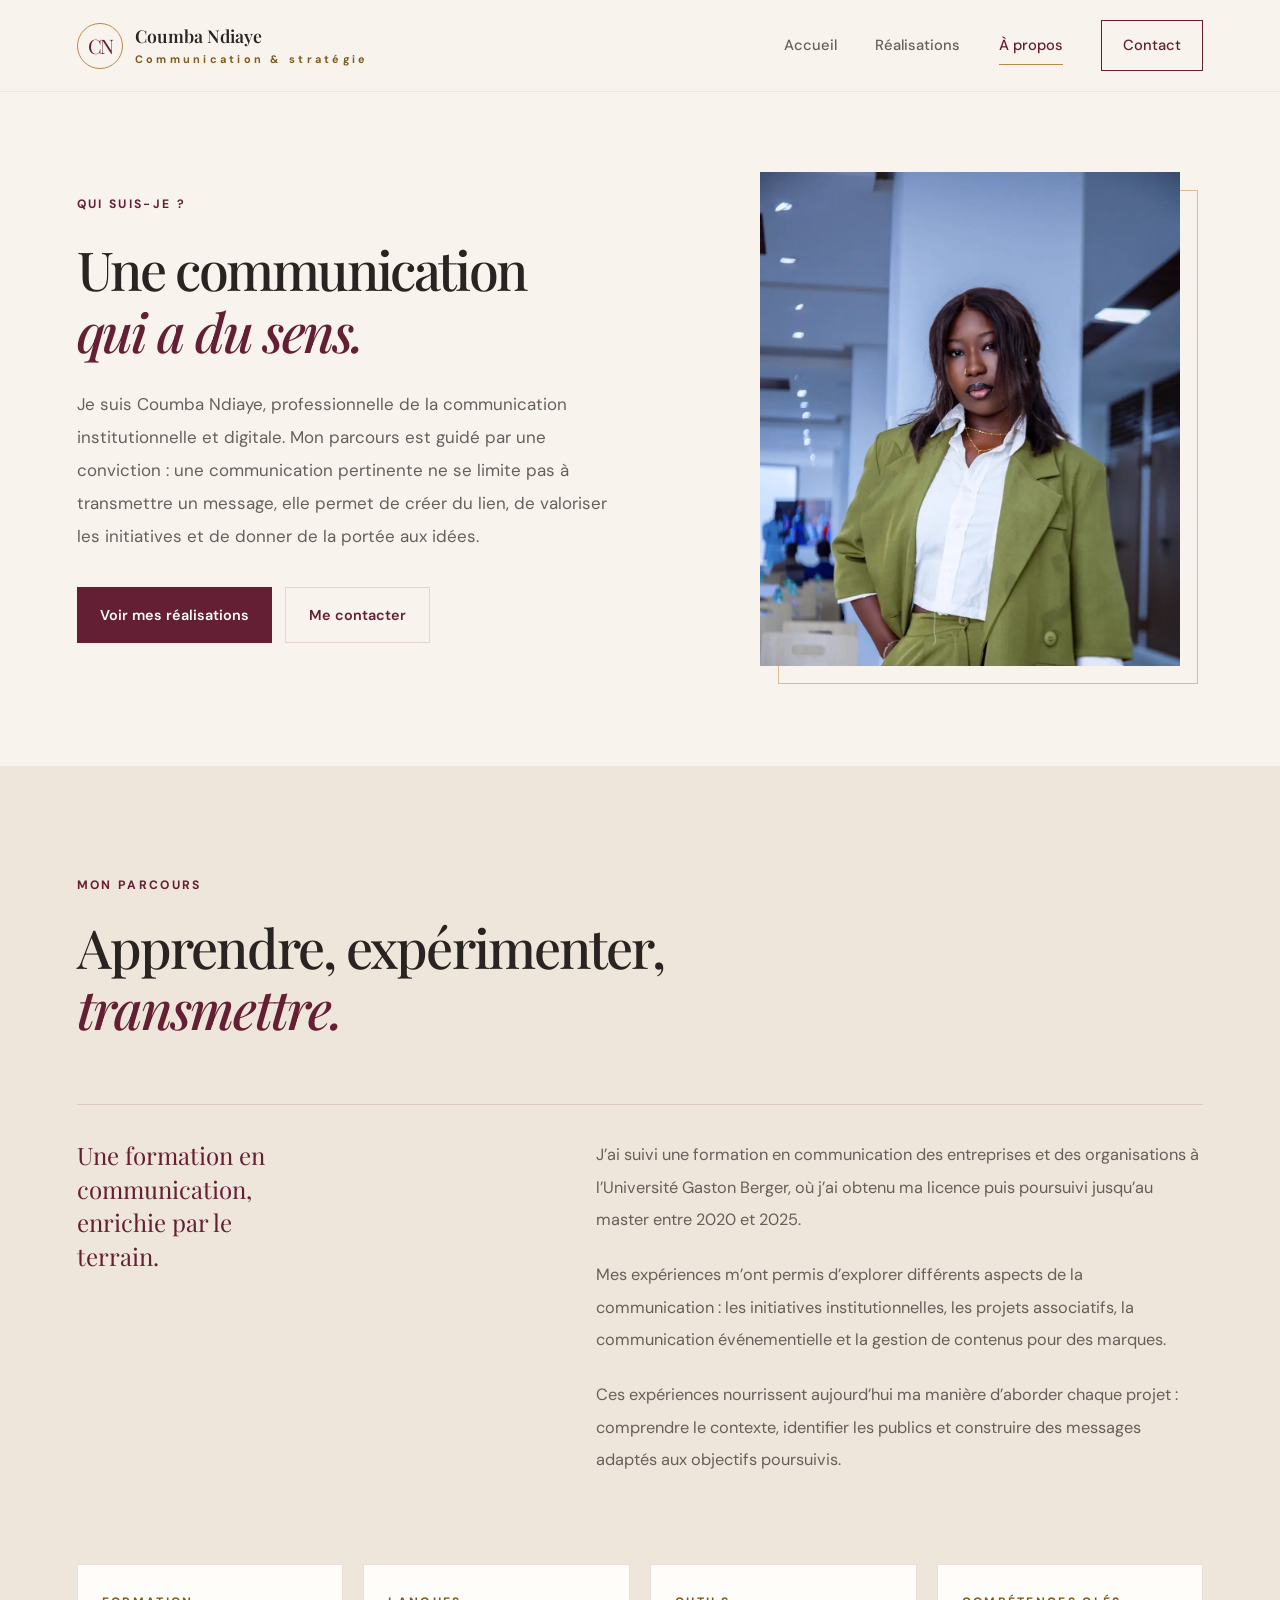
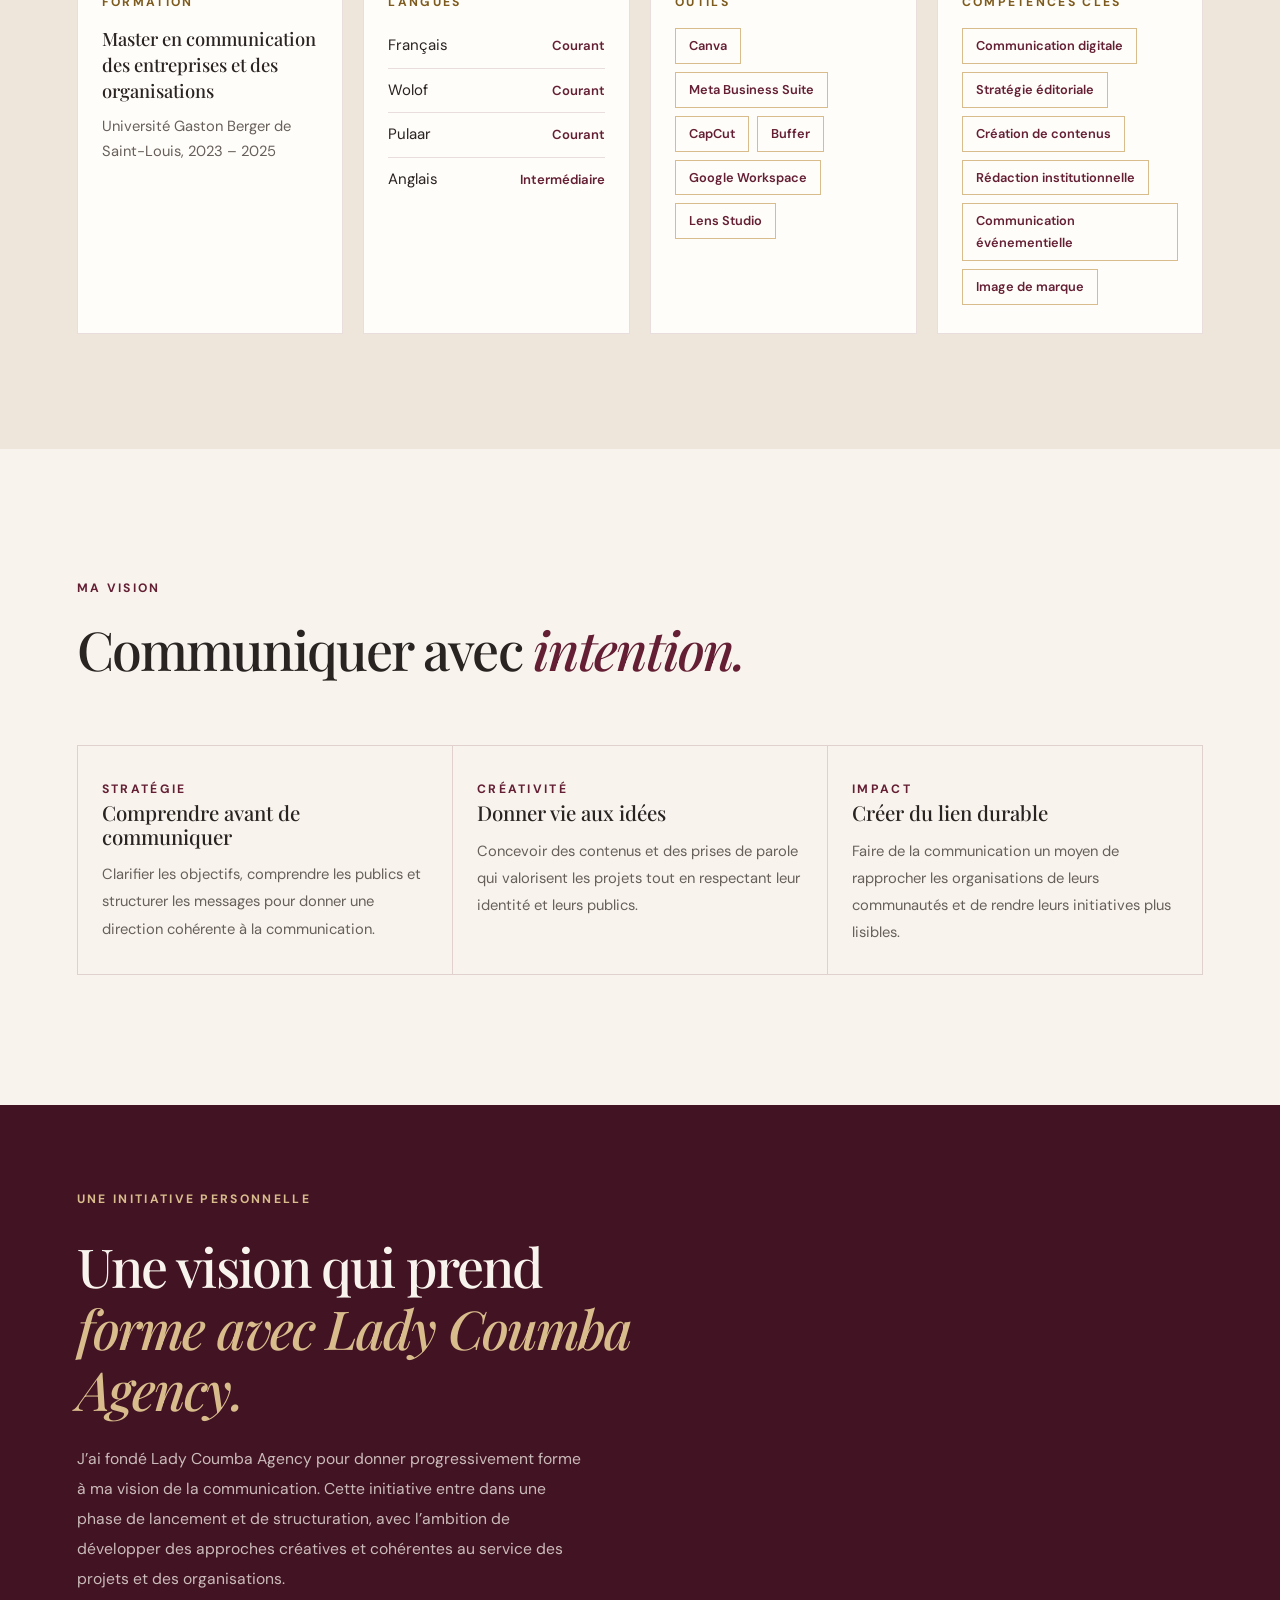
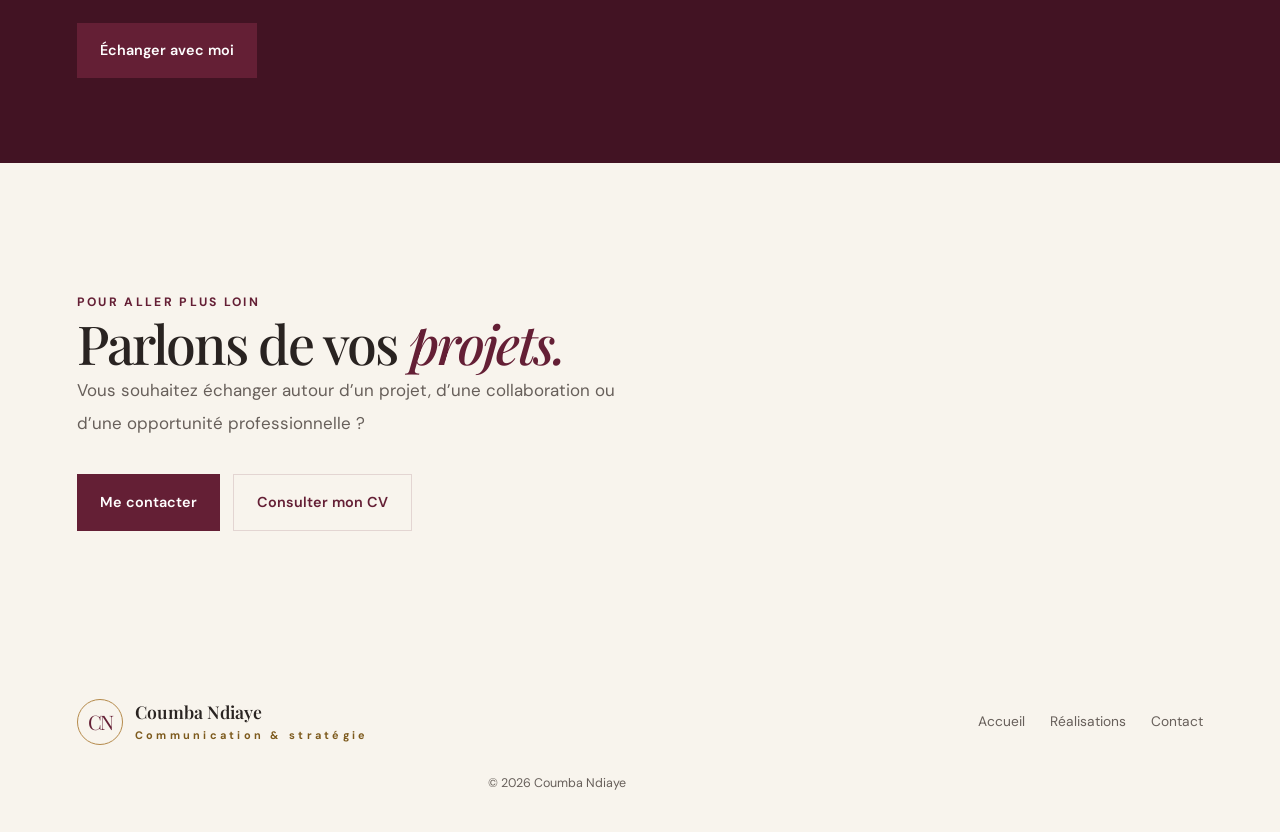
==== commit 5ba22e26: "jj" ====
--- a/pages/apropos.html
+++ b/pages/apropos.html
@@ -44,8 +44,9 @@
 
         <nav class="navigation" id="navigation">
             <a href="../index.html">Accueil</a>
+            <a href="realisations.html">Réalisations</a>
             <a href="apropos.html" class="active">À propos</a>
-            <a href="realisations.html">Réalisations</a>
+            
             <a href="contact.html" class="nav-cta">Contact</a>
         </nav>
     </header>
@@ -75,7 +76,7 @@
                     <div class="hero-actions">
                         <a href="realisations.html" class="btn btn-primary">
                             Voir mes réalisations
-                            <span aria-hidden="true">↗</span>
+                            
                         </a>
                         <a href="contact.html" class="btn btn-secondary">
                             Me contacter
@@ -185,7 +186,7 @@
             <div class="services-grid services-grid-3">
 
                 <article class="service-card">
-                    <span class="eyebrow">01 — STRATÉGIE</span>
+                    <span class="eyebrow">STRATÉGIE</span>
                     <h3>Comprendre avant de communiquer</h3>
                     <p>
                         Clarifier les objectifs, comprendre les publics et
@@ -195,7 +196,7 @@
                 </article>
 
                 <article class="service-card">
-                    <span class="eyebrow">02 — CRÉATIVITÉ</span>
+                    <span class="eyebrow">CRÉATIVITÉ</span>
                     <h3>Donner vie aux idées</h3>
                     <p>
                         Concevoir des contenus et des prises de parole qui
@@ -205,7 +206,7 @@
                 </article>
 
                 <article class="service-card">
-                    <span class="eyebrow">03 — IMPACT</span>
+                    <span class="eyebrow">IMPACT</span>
                     <h3>Créer du lien durable</h3>
                     <p>
                         Faire de la communication un moyen de rapprocher les
@@ -237,7 +238,7 @@
 
                 <a href="contact.html" class="btn btn-primary">
                     Échanger avec moi
-                    <span aria-hidden="true">↗</span>
+                    
                 </a>
             </div>
         </section>
@@ -255,7 +256,7 @@
             <div class="hero-actions">
                 <a href="contact.html" class="btn btn-primary">
                     Me contacter
-                    <span aria-hidden="true">↗</span>
+                    
                 </a>
 
                 <a href="../assets/documents/cv.pdf" class="btn btn-secondary" target="_blank"
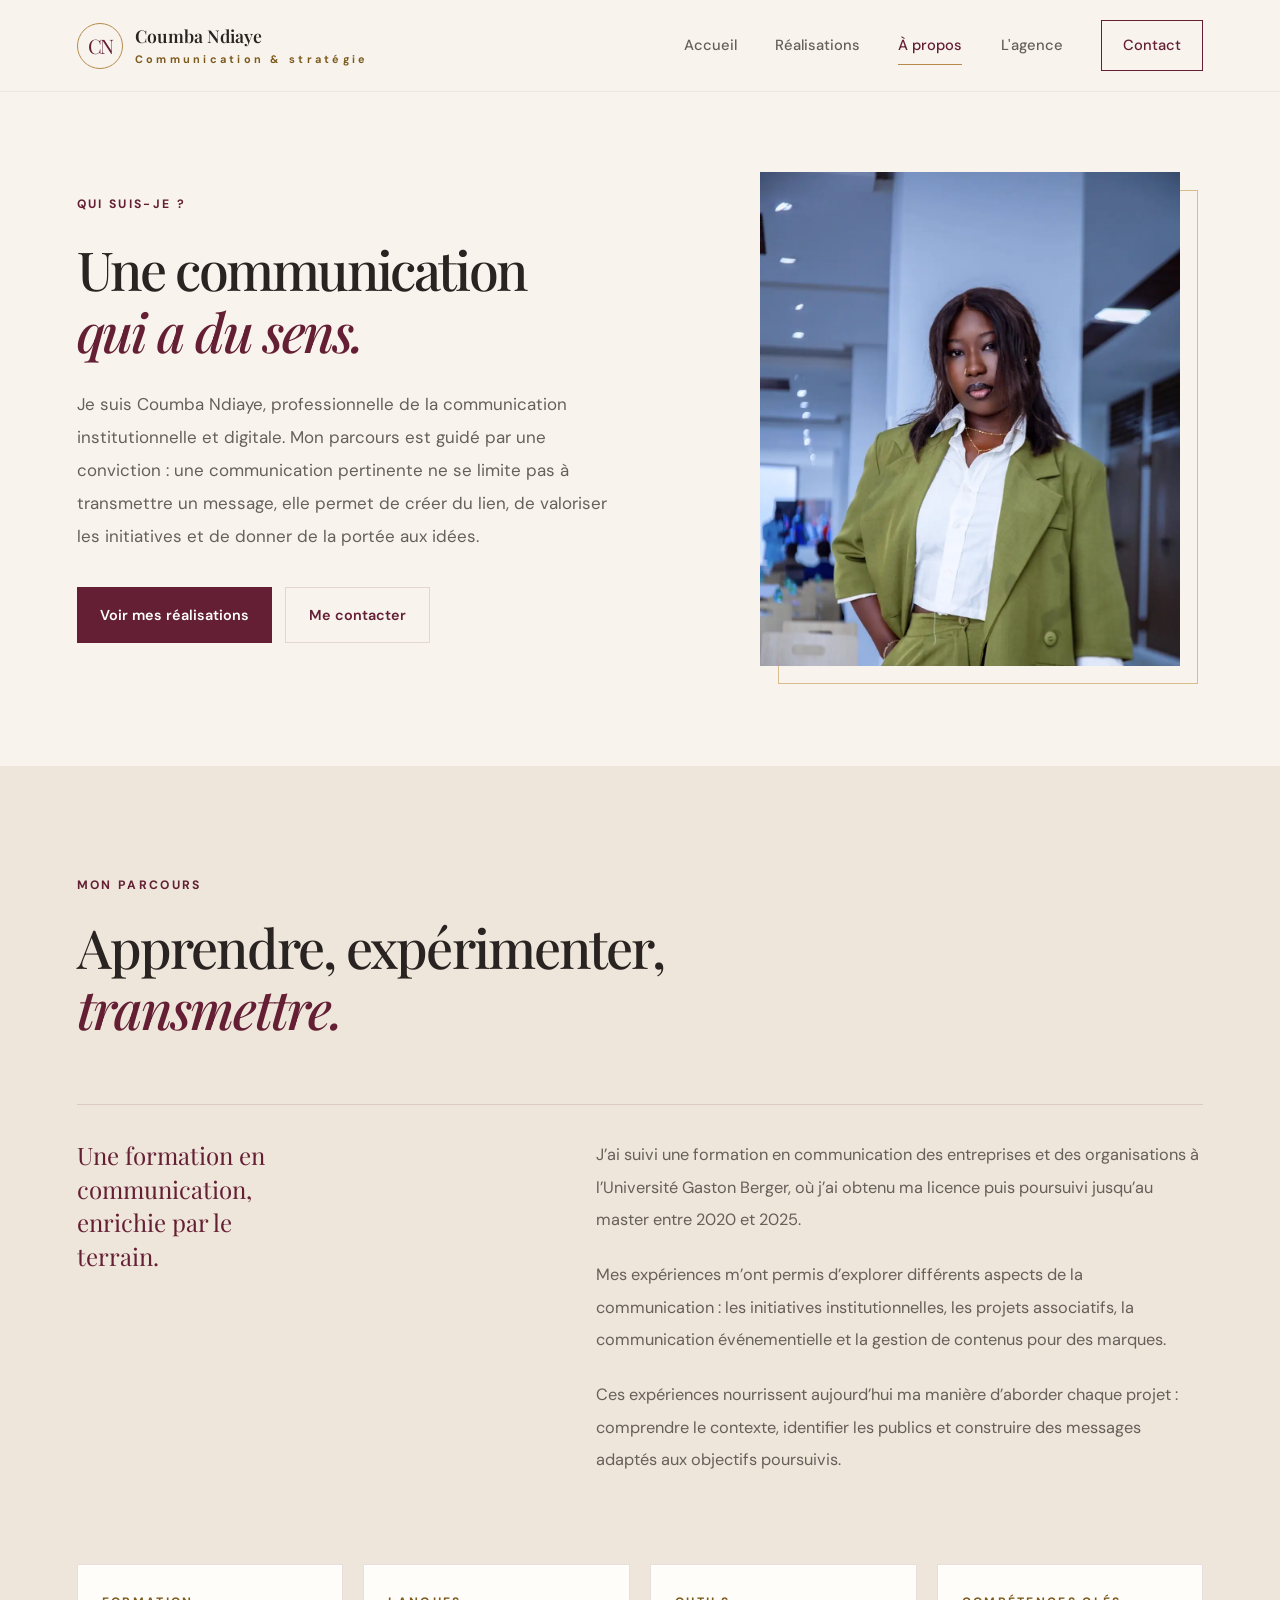
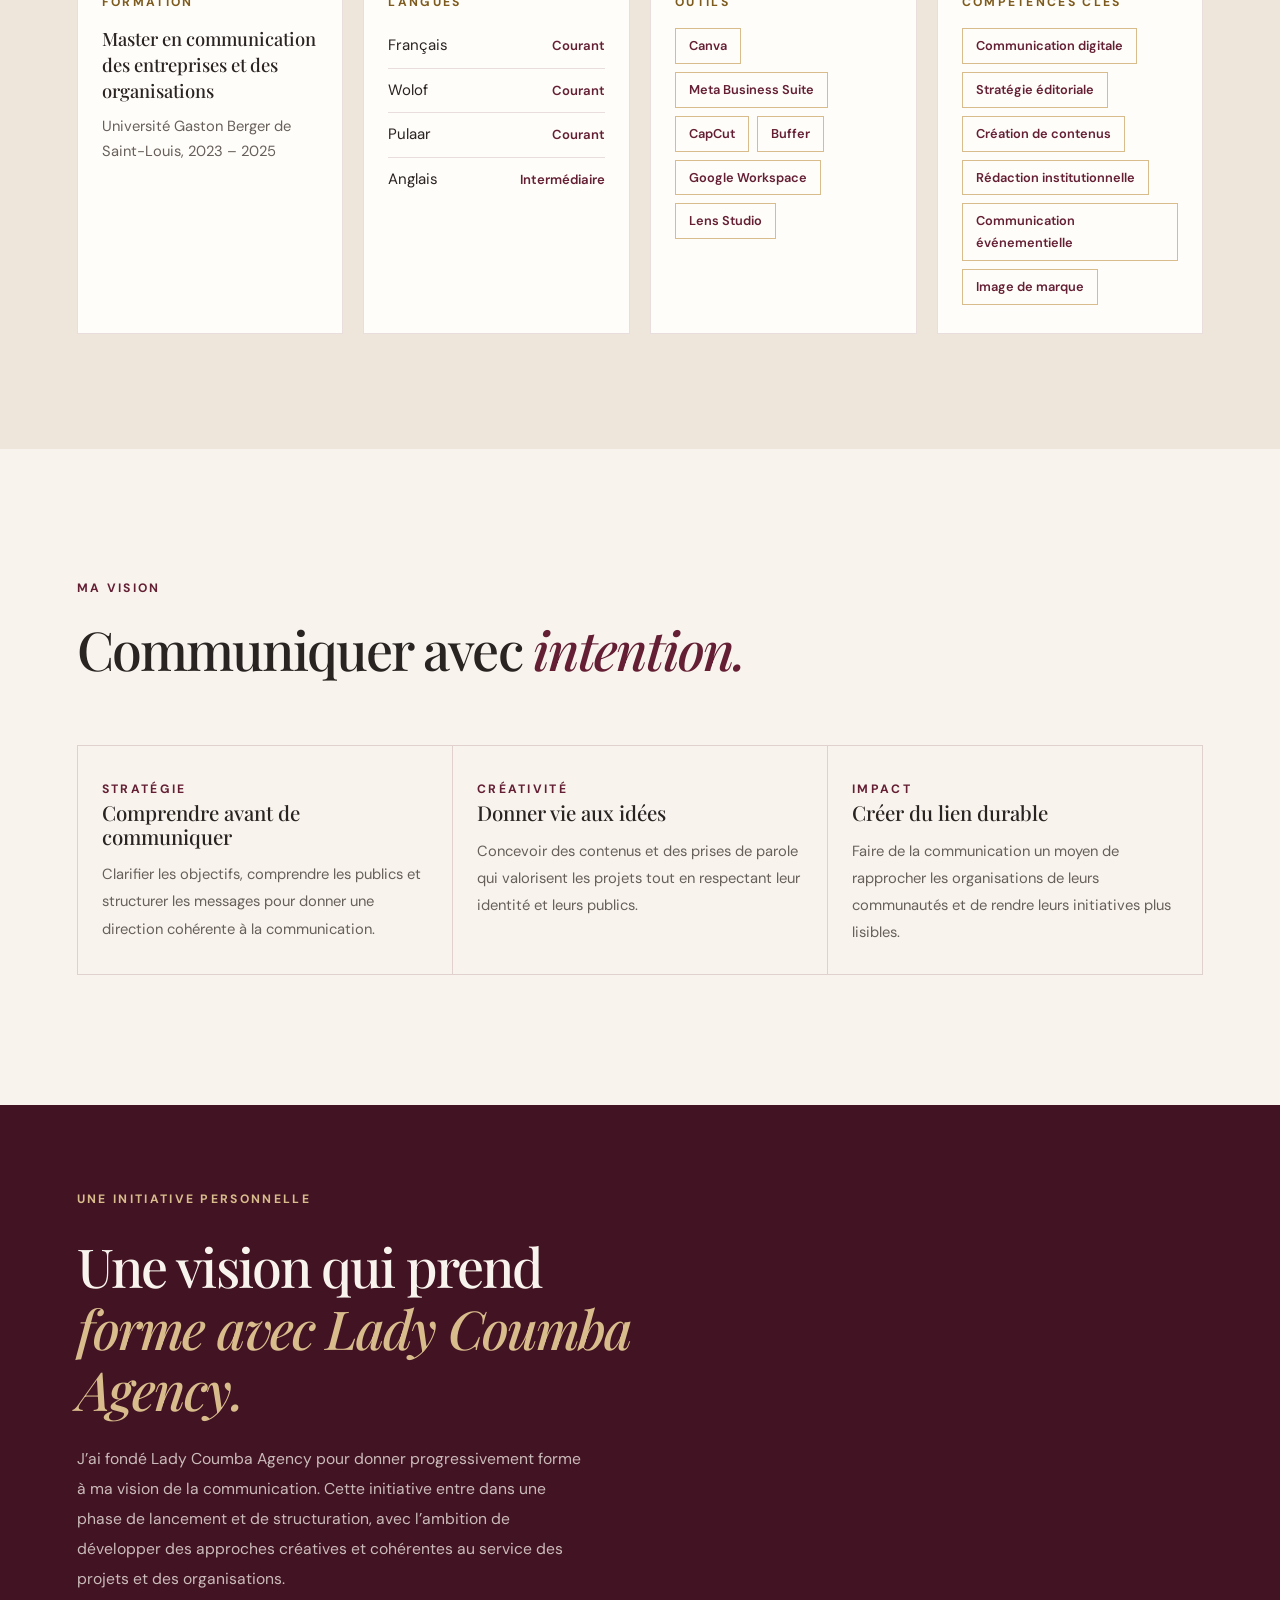
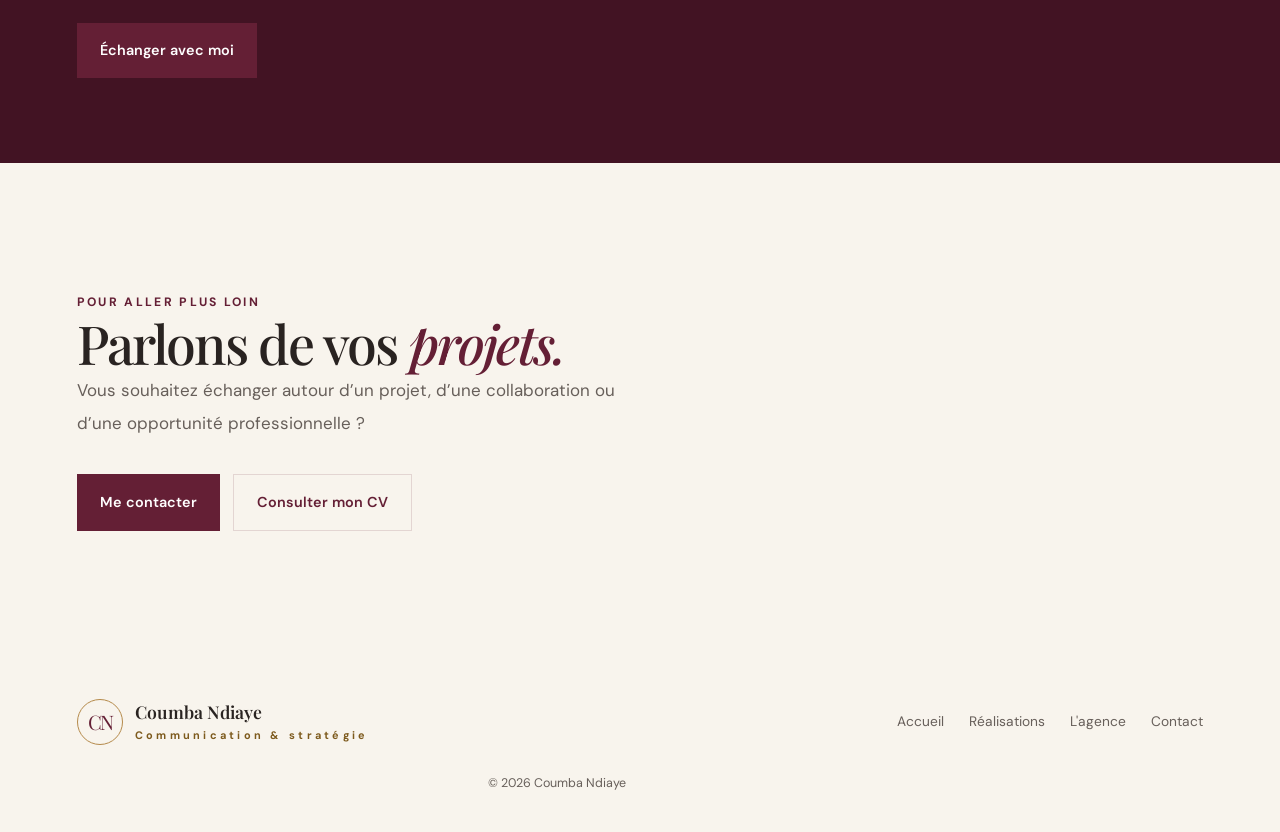
==== commit 107dd008: "jj" ====
--- a/pages/apropos.html
+++ b/pages/apropos.html
@@ -46,7 +46,7 @@
             <a href="../index.html">Accueil</a>
             <a href="realisations.html">Réalisations</a>
             <a href="apropos.html" class="active">À propos</a>
-            
+            <a href="agence.html">L'agence</a>
             <a href="contact.html" class="nav-cta">Contact</a>
         </nav>
     </header>
@@ -281,6 +281,7 @@
         <div class="footer-links">
             <a href="../index.html">Accueil</a>
             <a href="realisations.html">Réalisations</a>
+            <a href="agence.html">L'agence</a>
             <a href="contact.html">Contact</a>
         </div>
 
--- a/style.css
+++ b/style.css
@@ -2673,4 +2673,447 @@
     .floating-card {
         right: -6px;
     }
+}
+
+
+/* =========================================
+   ALIGNEMENT SUR GRANDS ÉCRANS
+   En-tête, hero, sections et pied de page partagent la même marge gauche.
+========================================= */
+
+:root {
+    --gutter: max(var(--page-padding), calc((100% - var(--container)) / 2));
+}
+
+.header,
+.footer {
+    padding-right: var(--gutter);
+    padding-left: var(--gutter);
+}
+
+.hero {
+    max-width: none;
+    margin: 0;
+    padding-right: var(--gutter);
+    padding-left: var(--gutter);
+}
+
+.agency-cta {
+    padding-right: var(--gutter);
+    padding-left: var(--gutter);
+}
+
+/* =========================================
+   IMAGES ET VIDÉOS VERTICALES
+========================================= */
+
+/* Cartes de l'accueil : l'image s'affiche en entier, quelle que soit son
+   orientation, sur un fond flou issu de la même image. */
+
+.project-image-fit img {
+    position: absolute;
+    inset: 0;
+    width: 100%;
+    height: 100%;
+}
+
+.project-image-fit .project-bg {
+    object-fit: cover;
+    filter: blur(22px) saturate(1.1);
+    transform: scale(1.25);
+}
+
+.project-image-fit .project-fit {
+    object-fit: contain;
+}
+
+.project-card:hover .project-image-fit .project-bg {
+    transform: scale(1.25);
+}
+
+.project-image-digital img,
+.project-image-digital .project-fit {
+    object-position: center;
+}
+
+.project-play {
+    position: absolute;
+    top: 50%;
+    left: 50%;
+    z-index: 2;
+    display: grid;
+    place-items: center;
+    width: 64px;
+    height: 64px;
+    padding-left: 4px;
+    border-radius: 50%;
+    background: rgba(248, 244, 237, 0.94);
+    box-shadow: 0 8px 28px rgba(33, 11, 20, 0.28);
+    color: var(--burgundy);
+    font-size: 1.15rem;
+    transform: translate(-50%, -50%);
+    transition: transform var(--transition);
+}
+
+.project-card:hover .project-play {
+    transform: translate(-50%, -50%) scale(1.08);
+}
+
+/* Page Réalisations : vidéos verticales */
+
+.video-stack {
+    grid-template-columns: repeat(2, minmax(0, 1fr));
+    gap: 22px;
+    align-items: start;
+}
+
+.video-stack .logo-card {
+    grid-column: 1 / -1;
+}
+
+.video-card.is-vertical video {
+    aspect-ratio: 9 / 16;
+    max-height: none;
+}
+
+.video-grid .video-card.is-vertical {
+    width: 100%;
+    max-width: 340px;
+    margin-inline: auto;
+}
+
+@media (max-width: 760px) {
+    .video-stack {
+        grid-template-columns: 1fr;
+    }
+
+    .video-stack .video-card.is-vertical {
+        width: 100%;
+        max-width: 300px;
+        margin-inline: auto;
+    }
+}
+
+
+/* =========================================
+   PAGE DE L'AGENCE
+========================================= */
+
+/* Présentation : le logo est conçu sur fond noir, la bande reprend ce fond */
+
+.agency-hero {
+    padding: 64px var(--page-padding) 84px;
+    background: #000;
+    color: var(--cream);
+    text-align: center;
+}
+
+.agency-logo {
+    display: block;
+    width: min(500px, 80vw);
+    height: auto;
+    margin: 0 auto 28px;
+}
+
+.agency-hero h1 {
+    color: var(--cream);
+    font-size: clamp(1.7rem, 3.4vw, 2.8rem);
+    letter-spacing: -0.02em;
+}
+
+.agency-hero h1 span {
+    color: var(--gold-light);
+}
+
+.agency-block {
+    padding-top: 100px;
+    padding-bottom: 105px;
+}
+
+.agency-block-alt {
+    background: var(--cream-dark);
+}
+
+.agency-block .section-heading {
+    margin-bottom: 50px;
+}
+
+/* Mission et vision */
+
+.mv-grid {
+    display: grid;
+    grid-template-columns: repeat(2, minmax(0, 1fr));
+    gap: 25px;
+    max-width: var(--container);
+    margin: auto;
+}
+
+.mv-card {
+    padding: 42px 38px;
+    border: 1px solid var(--border);
+    background: var(--white);
+}
+
+.mv-card .eyebrow {
+    margin-bottom: 20px;
+    color: var(--gold-text);
+}
+
+.mv-lead {
+    margin-bottom: 20px;
+    color: var(--burgundy);
+    font-family: var(--font-title);
+    font-size: clamp(1.25rem, 2vw, 1.55rem);
+    line-height: 1.5;
+}
+
+.mv-card>p:last-child {
+    color: var(--text-light);
+    font-size: 0.95rem;
+    line-height: 1.9;
+}
+
+/* Domaines d'intervention */
+
+.agency-block .service-number {
+    display: block;
+    margin-bottom: 18px;
+    color: var(--gold-text);
+    font-size: 0.78rem;
+    font-weight: 700;
+    letter-spacing: 0.12em;
+}
+
+.agency-block .service-card h3 {
+    font-size: 1.3rem;
+    line-height: 1.35;
+}
+
+/* Valeurs */
+
+.value-list {
+    max-width: var(--container);
+    margin: auto;
+    list-style: none;
+    border-top: 1px solid var(--border);
+}
+
+.value-item {
+    display: grid;
+    grid-template-columns: 0.7fr 1.3fr;
+    align-items: baseline;
+    gap: clamp(20px, 6vw, 90px);
+    padding: 28px 0;
+    border-bottom: 1px solid var(--border);
+}
+
+.value-item h3 {
+    color: var(--burgundy);
+    font-size: 1.7rem;
+    font-style: italic;
+}
+
+.value-item p {
+    max-width: 560px;
+    color: var(--text-light);
+    font-size: 1rem;
+    line-height: 1.85;
+}
+
+/* Approche */
+
+.intro-text .pull-quote {
+    margin-top: 34px;
+    padding-left: 24px;
+    border-left: 2px solid var(--gold);
+    color: var(--burgundy);
+    font-family: var(--font-title);
+    font-size: clamp(1.2rem, 2vw, 1.5rem);
+    font-style: italic;
+    line-height: 1.55;
+}
+
+.agency-cta .hero-actions .btn-light {
+    color: var(--burgundy-dark);
+}
+
+/* Menu : le bouton « menu » prend le relais plus tôt, car il y a cinq entrées */
+
+@media (min-width: 761px) and (max-width: 940px) {
+    .menu-toggle {
+        display: block;
+        position: relative;
+        z-index: 1002;
+    }
+
+    .menu-toggle[aria-expanded="true"] span:first-child {
+        transform: translateY(3px) rotate(45deg);
+    }
+
+    .menu-toggle[aria-expanded="true"] span:last-child {
+        transform: translateY(-3px) rotate(-45deg);
+    }
+
+    .navigation {
+        position: absolute;
+        top: calc(100% - 1px);
+        right: 0;
+        left: 0;
+        flex-direction: column;
+        align-items: stretch;
+        gap: 0;
+        padding: 10px var(--page-padding) 24px;
+        border-bottom: 1px solid var(--border);
+        background: var(--cream);
+        opacity: 0;
+        visibility: hidden;
+        transform: translateY(-8px);
+        transition:
+            opacity var(--transition),
+            visibility var(--transition),
+            transform var(--transition);
+    }
+
+    .navigation.open {
+        opacity: 1;
+        visibility: visible;
+        transform: translateY(0);
+    }
+
+    .navigation a {
+        padding: 14px 0;
+        border-bottom: 1px solid var(--border);
+    }
+
+    .navigation a::after {
+        display: none;
+    }
+
+    .navigation .nav-cta {
+        margin-top: 15px;
+        padding: 12px 16px;
+        text-align: center;
+    }
+}
+
+@media (max-width: 900px) {
+    .mv-grid {
+        grid-template-columns: 1fr;
+    }
+}
+
+@media (max-width: 760px) {
+    .agency-hero {
+        padding-top: 44px;
+        padding-bottom: 60px;
+    }
+
+    .agency-block {
+        padding-top: 70px;
+        padding-bottom: 72px;
+    }
+
+    .agency-block .section-heading {
+        margin-bottom: 36px;
+    }
+
+    .mv-card {
+        padding: 30px 24px;
+    }
+
+    .value-item {
+        grid-template-columns: 1fr;
+        gap: 8px;
+        padding: 22px 0;
+    }
+}
+
+
+/* Carte flottante du portrait : monogramme de l'agence */
+
+.floating-logo {
+    width: 52px;
+    height: 52px;
+    flex-shrink: 0;
+    border-radius: 2px;
+    object-fit: cover;
+}
+
+
+/* =========================================
+   AGENCE : RESPONSIVE ALIGNÉ SUR LES AUTRES PAGES
+========================================= */
+
+/* Tablettes : mêmes colonnes que le reste du site */
+@media (max-width: 1050px) {
+    .services-grid-3 {
+        grid-template-columns: repeat(2, minmax(0, 1fr));
+    }
+
+    .services-grid-3 .service-card:last-child:nth-child(odd) {
+        grid-column: 1 / -1;
+    }
+
+    .agency-hero {
+        padding-top: 52px;
+        padding-bottom: 68px;
+    }
+
+    .agency-logo {
+        width: min(420px, 70vw);
+    }
+
+    .agency-block {
+        padding-top: 80px;
+        padding-bottom: 84px;
+    }
+
+    .mv-card {
+        padding: 34px 30px;
+    }
+}
+
+/* Mobiles : une colonne, logo et titre plus compacts */
+@media (max-width: 760px) {
+    .services-grid-3 {
+        grid-template-columns: 1fr;
+    }
+
+    .services-grid-3 .service-card:last-child:nth-child(odd) {
+        grid-column: auto;
+    }
+
+    .agency-logo {
+        width: min(320px, 78vw);
+        margin-bottom: 22px;
+    }
+
+    .agency-hero h1 {
+        font-size: clamp(1.5rem, 6.4vw, 1.9rem);
+    }
+
+    .value-item h3 {
+        font-size: 1.45rem;
+    }
+}
+
+/* Très petits écrans (320 px) : l'en-tête ne doit jamais dépasser */
+@media (max-width: 400px) {
+    .header {
+        gap: 10px;
+    }
+
+    .logo {
+        min-width: 0;
+        gap: 10px;
+    }
+
+    .logo-text small {
+        font-size: 0.56rem;
+        letter-spacing: 0.16em;
+    }
+
+    .logo-text strong {
+        font-size: 0.95rem;
+    }
 }
